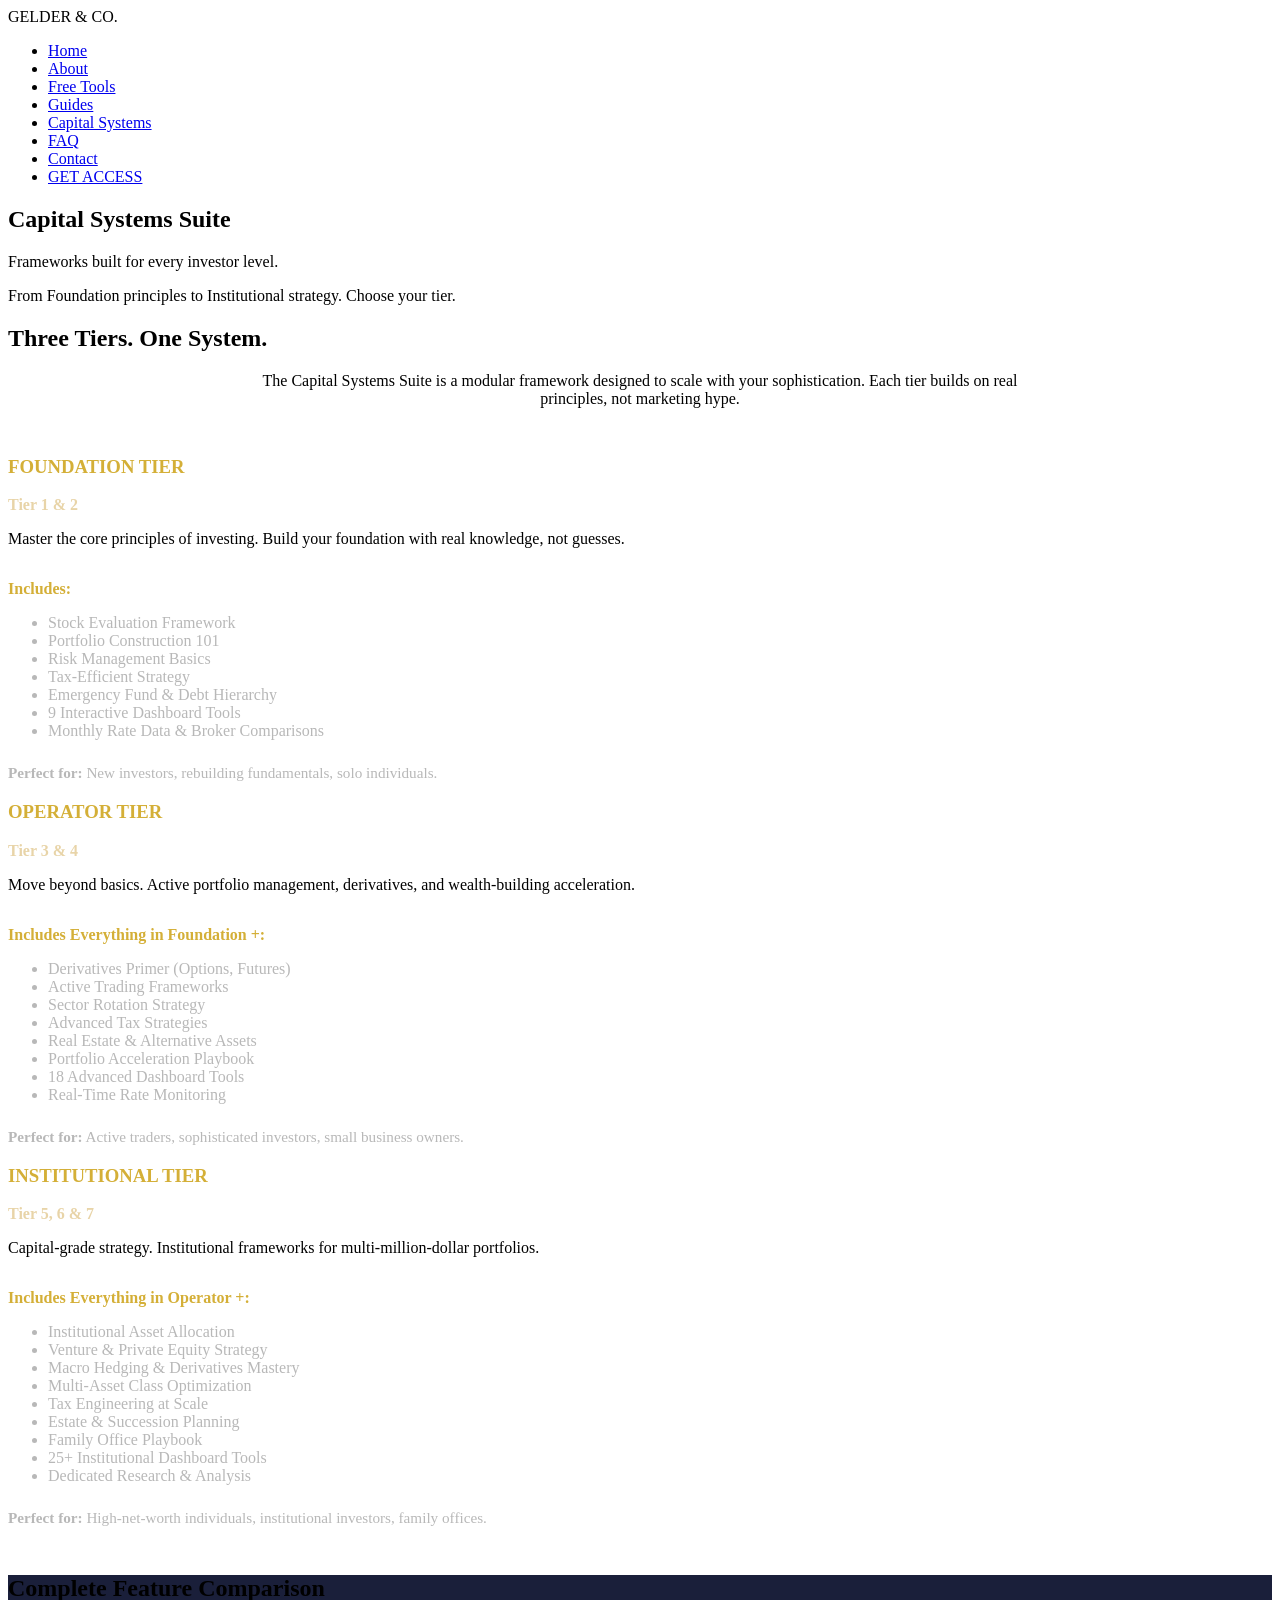
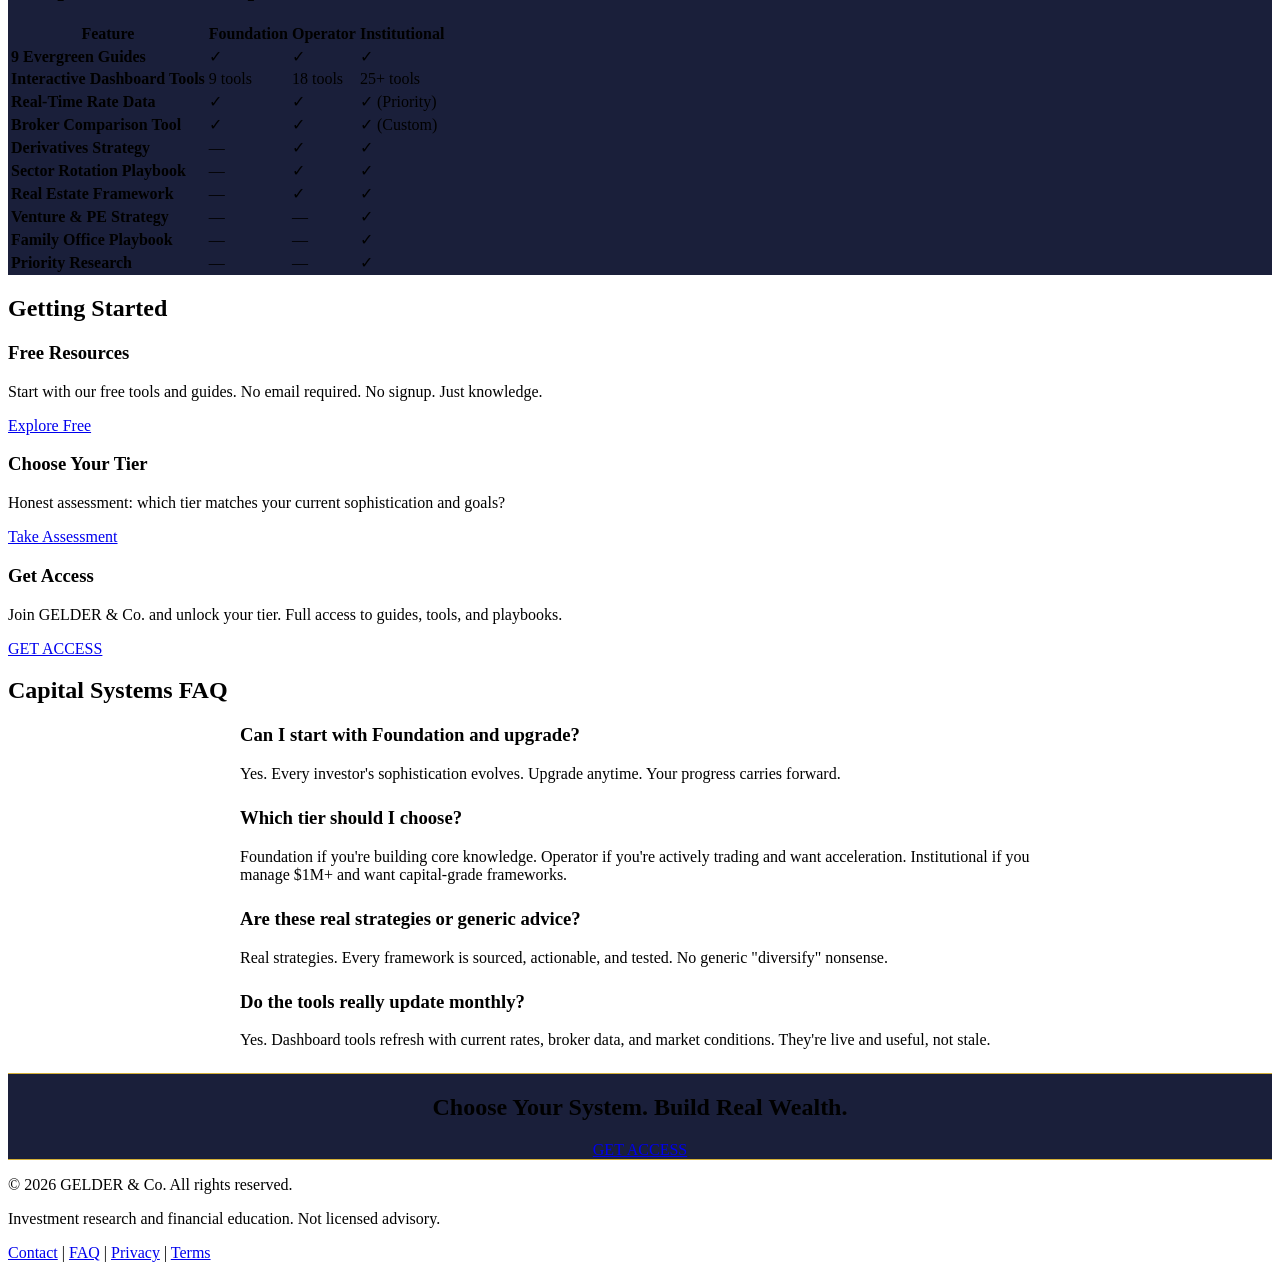
==== capital-systems-suite.html @ d6725670 "Rename capital-systems-suite-rebrand.html to capital-systems-suite.html" ====
<!DOCTYPE html>
<html lang="en">
<head>
  <meta charset="UTF-8">
  <meta name="viewport" content="width=device-width, initial-scale=1.0">
  <title>Capital Systems Suite | GELDER & Co.</title>
  <meta name="description" content="Foundation, Operator, and Institutional frameworks. Playbooks and toolkits for every investor level.">
  <link rel="stylesheet" href="../css/styles.css">
</head>
<body>
  <!-- NAVIGATION -->
  <nav>
    <div class="logo"><a href="../index.html" style="text-decoration: none; color: inherit;">GELDER & CO.</a></div>
    <ul>
      <li><a href="../index.html">Home</a></li>
      <li><a href="../index.html#about">About</a></li>
      <li><a href="../index.html#tools">Free Tools</a></li>
      <li><a href="free-tool-guides.html">Guides</a></li>
      <li><a href="#">Capital Systems</a></li>
      <li><a href="faq.html">FAQ</a></li>
      <li><a href="contact.html">Contact</a></li>
      <li><a href="#" class="btn">GET ACCESS</a></li>
    </ul>
  </nav>

  <!-- HERO -->
  <section class="hero">
    <h1>Capital Systems Suite</h1>
    <p class="tagline">Frameworks built for every investor level.</p>
    <p>From Foundation principles to Institutional strategy. Choose your tier.</p>
  </section>

  <!-- TIER OVERVIEW -->
  <section>
    <h2>Three Tiers. One System.</h2>
    <p style="text-align: center; max-width: 800px; margin: 0 auto 3rem;">The Capital Systems Suite is a modular framework designed to scale with your sophistication. Each tier builds on real principles, not marketing hype.</p>

    <div class="card-grid">
      <!-- FOUNDATION TIER -->
      <div class="card">
        <h3 style="color: #D4AF37;">FOUNDATION TIER</h3>
        <p style="color: #E8D4A8; font-weight: 600; margin-bottom: 1rem;">Tier 1 & 2</p>
        <p>Master the core principles of investing. Build your foundation with real knowledge, not guesses.</p>
        <h4 style="color: #D4AF37; margin-top: 2rem; margin-bottom: 1rem;">Includes:</h4>
        <ul style="color: #B8B8B8;">
          <li>Stock Evaluation Framework</li>
          <li>Portfolio Construction 101</li>
          <li>Risk Management Basics</li>
          <li>Tax-Efficient Strategy</li>
          <li>Emergency Fund & Debt Hierarchy</li>
          <li>9 Interactive Dashboard Tools</li>
          <li>Monthly Rate Data & Broker Comparisons</li>
        </ul>
        <p style="margin-top: 1.5rem; font-size: 0.95rem; color: #B8B8B8;"><strong>Perfect for:</strong> New investors, rebuilding fundamentals, solo individuals.</p>
      </div>

      <!-- OPERATOR TIER -->
      <div class="card">
        <h3 style="color: #D4AF37;">OPERATOR TIER</h3>
        <p style="color: #E8D4A8; font-weight: 600; margin-bottom: 1rem;">Tier 3 & 4</p>
        <p>Move beyond basics. Active portfolio management, derivatives, and wealth-building acceleration.</p>
        <h4 style="color: #D4AF37; margin-top: 2rem; margin-bottom: 1rem;">Includes Everything in Foundation +:</h4>
        <ul style="color: #B8B8B8;">
          <li>Derivatives Primer (Options, Futures)</li>
          <li>Active Trading Frameworks</li>
          <li>Sector Rotation Strategy</li>
          <li>Advanced Tax Strategies</li>
          <li>Real Estate & Alternative Assets</li>
          <li>Portfolio Acceleration Playbook</li>
          <li>18 Advanced Dashboard Tools</li>
          <li>Real-Time Rate Monitoring</li>
        </ul>
        <p style="margin-top: 1.5rem; font-size: 0.95rem; color: #B8B8B8;"><strong>Perfect for:</strong> Active traders, sophisticated investors, small business owners.</p>
      </div>

      <!-- INSTITUTIONAL TIER -->
      <div class="card">
        <h3 style="color: #D4AF37;">INSTITUTIONAL TIER</h3>
        <p style="color: #E8D4A8; font-weight: 600; margin-bottom: 1rem;">Tier 5, 6 & 7</p>
        <p>Capital-grade strategy. Institutional frameworks for multi-million-dollar portfolios.</p>
        <h4 style="color: #D4AF37; margin-top: 2rem; margin-bottom: 1rem;">Includes Everything in Operator +:</h4>
        <ul style="color: #B8B8B8;">
          <li>Institutional Asset Allocation</li>
          <li>Venture & Private Equity Strategy</li>
          <li>Macro Hedging & Derivatives Mastery</li>
          <li>Multi-Asset Class Optimization</li>
          <li>Tax Engineering at Scale</li>
          <li>Estate & Succession Planning</li>
          <li>Family Office Playbook</li>
          <li>25+ Institutional Dashboard Tools</li>
          <li>Dedicated Research & Analysis</li>
        </ul>
        <p style="margin-top: 1.5rem; font-size: 0.95rem; color: #B8B8B8;"><strong>Perfect for:</strong> High-net-worth individuals, institutional investors, family offices.</p>
      </div>
    </div>
  </section>

  <!-- WHAT'S INCLUDED COMPARISON -->
  <section style="background-color: #1A1F3A; margin-top: 3rem;">
    <h2>Complete Feature Comparison</h2>
    <table>
      <thead>
        <tr>
          <th>Feature</th>
          <th>Foundation</th>
          <th>Operator</th>
          <th>Institutional</th>
        </tr>
      </thead>
      <tbody>
        <tr>
          <td><strong>9 Evergreen Guides</strong></td>
          <td>✓</td>
          <td>✓</td>
          <td>✓</td>
        </tr>
        <tr>
          <td><strong>Interactive Dashboard Tools</strong></td>
          <td>9 tools</td>
          <td>18 tools</td>
          <td>25+ tools</td>
        </tr>
        <tr>
          <td><strong>Real-Time Rate Data</strong></td>
          <td>✓</td>
          <td>✓</td>
          <td>✓ (Priority)</td>
        </tr>
        <tr>
          <td><strong>Broker Comparison Tool</strong></td>
          <td>✓</td>
          <td>✓</td>
          <td>✓ (Custom)</td>
        </tr>
        <tr>
          <td><strong>Derivatives Strategy</strong></td>
          <td>—</td>
          <td>✓</td>
          <td>✓</td>
        </tr>
        <tr>
          <td><strong>Sector Rotation Playbook</strong></td>
          <td>—</td>
          <td>✓</td>
          <td>✓</td>
        </tr>
        <tr>
          <td><strong>Real Estate Framework</strong></td>
          <td>—</td>
          <td>✓</td>
          <td>✓</td>
        </tr>
        <tr>
          <td><strong>Venture & PE Strategy</strong></td>
          <td>—</td>
          <td>—</td>
          <td>✓</td>
        </tr>
        <tr>
          <td><strong>Family Office Playbook</strong></td>
          <td>—</td>
          <td>—</td>
          <td>✓</td>
        </tr>
        <tr>
          <td><strong>Priority Research</strong></td>
          <td>—</td>
          <td>—</td>
          <td>✓</td>
        </tr>
      </tbody>
    </table>
  </section>

  <!-- GETTING STARTED -->
  <section>
    <h2>Getting Started</h2>
    <div class="card-grid">
      <div class="card">
        <h3>Free Resources</h3>
        <p>Start with our free tools and guides. No email required. No signup. Just knowledge.</p>
        <a href="../index.html#tools" class="btn btn-secondary">Explore Free</a>
      </div>
      <div class="card">
        <h3>Choose Your Tier</h3>
        <p>Honest assessment: which tier matches your current sophistication and goals?</p>
        <a href="#" class="btn btn-secondary">Take Assessment</a>
      </div>
      <div class="card">
        <h3>Get Access</h3>
        <p>Join GELDER & Co. and unlock your tier. Full access to guides, tools, and playbooks.</p>
        <a href="#" class="btn">GET ACCESS</a>
      </div>
    </div>
  </section>

  <!-- FAQ -->
  <section>
    <h2>Capital Systems FAQ</h2>
    <div style="max-width: 800px; margin: 0 auto;">
      <div class="card" style="margin-bottom: 1.5rem;">
        <h3>Can I start with Foundation and upgrade?</h3>
        <p>Yes. Every investor's sophistication evolves. Upgrade anytime. Your progress carries forward.</p>
      </div>
      <div class="card" style="margin-bottom: 1.5rem;">
        <h3>Which tier should I choose?</h3>
        <p>Foundation if you're building core knowledge. Operator if you're actively trading and want acceleration. Institutional if you manage $1M+ and want capital-grade frameworks.</p>
      </div>
      <div class="card" style="margin-bottom: 1.5rem;">
        <h3>Are these real strategies or generic advice?</h3>
        <p>Real strategies. Every framework is sourced, actionable, and tested. No generic "diversify" nonsense.</p>
      </div>
      <div class="card" style="margin-bottom: 1.5rem;">
        <h3>Do the tools really update monthly?</h3>
        <p>Yes. Dashboard tools refresh with current rates, broker data, and market conditions. They're live and useful, not stale.</p>
      </div>
    </div>
  </section>

  <!-- CTA -->
  <section style="text-align: center; background-color: #1A1F3A; border-top: 1px solid #D4AF37; border-bottom: 1px solid #D4AF37;">
    <h2>Choose Your System. Build Real Wealth.</h2>
    <a href="#" class="btn">GET ACCESS</a>
  </section>

  <!-- FOOTER -->
  <footer>
    <p>&copy; 2026 GELDER & Co. All rights reserved.</p>
    <p>Investment research and financial education. Not licensed advisory.</p>
    <p><a href="contact.html">Contact</a> | <a href="faq.html">FAQ</a> | <a href="#">Privacy</a> | <a href="#">Terms</a></p>
  </footer>
</body>
</html>
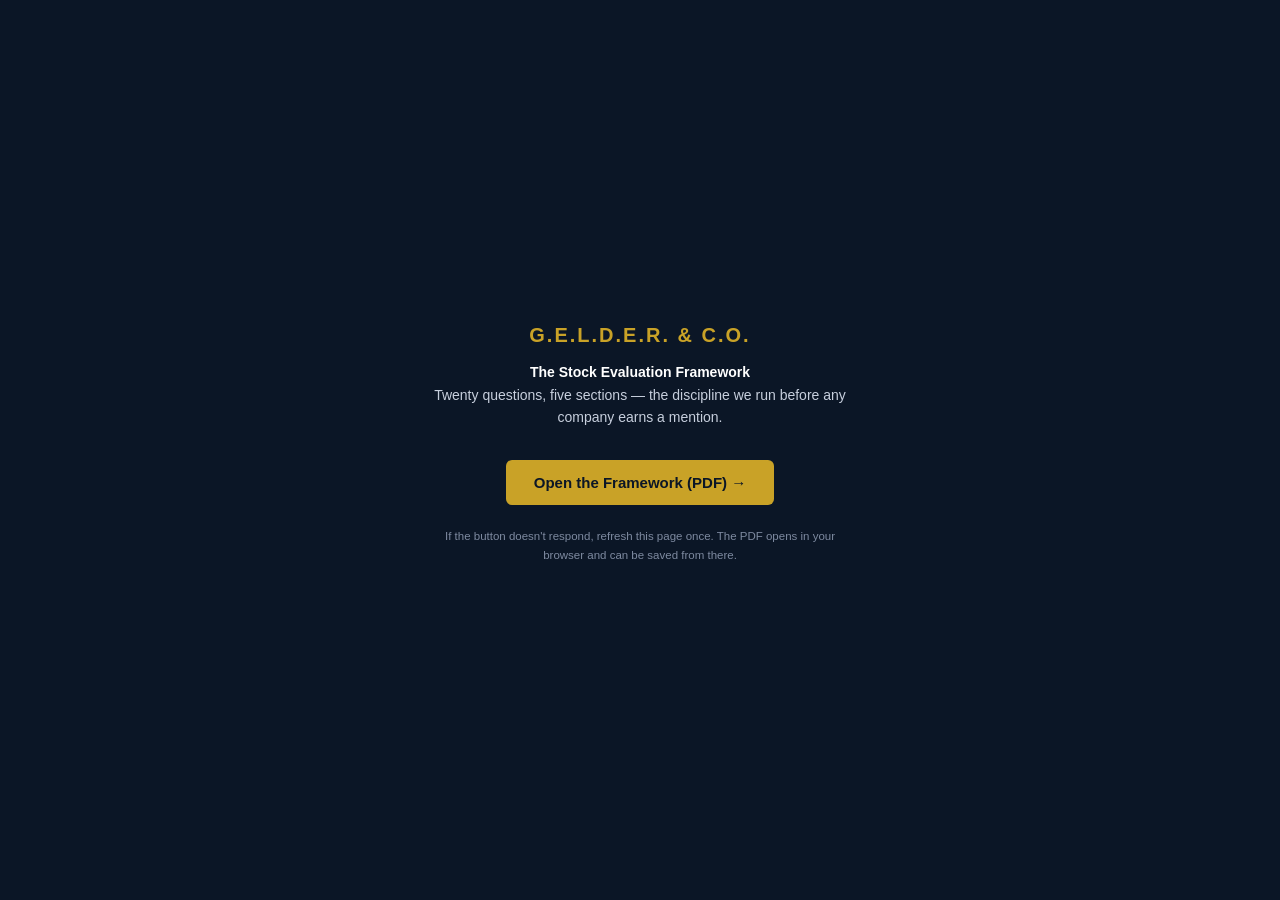
==== commit eabd72de: "Update print statement from 'Hello' to 'Goodbye'" ====
--- a/capital-systems-suite.html
+++ b/capital-systems-suite.html
@@ -1,233 +1,40 @@
 <!DOCTYPE html>
 <html lang="en">
 <head>
-  <meta charset="UTF-8">
-  <meta name="viewport" content="width=device-width, initial-scale=1.0">
-  <title>Capital Systems Suite | GELDER & Co.</title>
-  <meta name="description" content="Foundation, Operator, and Institutional frameworks. Playbooks and toolkits for every investor level.">
-  <link rel="stylesheet" href="../css/styles.css">
+<meta charset="UTF-8">
+<meta name="viewport" content="width=device-width, initial-scale=1.0">
+<meta name="robots" content="noindex">
+<title>Stock Evaluation Framework | GELDER &amp; Co.</title>
+<style>
+  body{margin:0;background:#0B1626;font-family:Arial,Helvetica,sans-serif;color:#fff;
+       display:flex;align-items:center;justify-content:center;min-height:100vh;text-align:center;}
+  .box{max-width:420px;padding:40px 28px;}
+  h1{color:#C9A227;font-size:20px;letter-spacing:2px;margin:0 0 6px;}
+  p{color:#c7cfdd;font-size:14px;line-height:1.6;}
+  a.btn{display:inline-block;margin-top:18px;background:#C9A227;color:#0B1626;font-weight:bold;
+        font-size:15px;padding:14px 28px;border-radius:6px;text-decoration:none;}
+  .note{font-size:11.5px;color:#7e8aa0;margin-top:22px;}
+</style>
 </head>
 <body>
-  <!-- NAVIGATION -->
-  <nav>
-    <div class="logo"><a href="../index.html" style="text-decoration: none; color: inherit;">GELDER & CO.</a></div>
-    <ul>
-      <li><a href="../index.html">Home</a></li>
-      <li><a href="../index.html#about">About</a></li>
-      <li><a href="../index.html#tools">Free Tools</a></li>
-      <li><a href="free-tool-guides.html">Guides</a></li>
-      <li><a href="#">Capital Systems</a></li>
-      <li><a href="faq.html">FAQ</a></li>
-      <li><a href="contact.html">Contact</a></li>
-      <li><a href="#" class="btn">GET ACCESS</a></li>
-    </ul>
-  </nav>
-
-  <!-- HERO -->
-  <section class="hero">
-    <h1>Capital Systems Suite</h1>
-    <p class="tagline">Frameworks built for every investor level.</p>
-    <p>From Foundation principles to Institutional strategy. Choose your tier.</p>
-  </section>
-
-  <!-- TIER OVERVIEW -->
-  <section>
-    <h2>Three Tiers. One System.</h2>
-    <p style="text-align: center; max-width: 800px; margin: 0 auto 3rem;">The Capital Systems Suite is a modular framework designed to scale with your sophistication. Each tier builds on real principles, not marketing hype.</p>
-
-    <div class="card-grid">
-      <!-- FOUNDATION TIER -->
-      <div class="card">
-        <h3 style="color: #D4AF37;">FOUNDATION TIER</h3>
-        <p style="color: #E8D4A8; font-weight: 600; margin-bottom: 1rem;">Tier 1 & 2</p>
-        <p>Master the core principles of investing. Build your foundation with real knowledge, not guesses.</p>
-        <h4 style="color: #D4AF37; margin-top: 2rem; margin-bottom: 1rem;">Includes:</h4>
-        <ul style="color: #B8B8B8;">
-          <li>Stock Evaluation Framework</li>
-          <li>Portfolio Construction 101</li>
-          <li>Risk Management Basics</li>
-          <li>Tax-Efficient Strategy</li>
-          <li>Emergency Fund & Debt Hierarchy</li>
-          <li>9 Interactive Dashboard Tools</li>
-          <li>Monthly Rate Data & Broker Comparisons</li>
-        </ul>
-        <p style="margin-top: 1.5rem; font-size: 0.95rem; color: #B8B8B8;"><strong>Perfect for:</strong> New investors, rebuilding fundamentals, solo individuals.</p>
-      </div>
-
-      <!-- OPERATOR TIER -->
-      <div class="card">
-        <h3 style="color: #D4AF37;">OPERATOR TIER</h3>
-        <p style="color: #E8D4A8; font-weight: 600; margin-bottom: 1rem;">Tier 3 & 4</p>
-        <p>Move beyond basics. Active portfolio management, derivatives, and wealth-building acceleration.</p>
-        <h4 style="color: #D4AF37; margin-top: 2rem; margin-bottom: 1rem;">Includes Everything in Foundation +:</h4>
-        <ul style="color: #B8B8B8;">
-          <li>Derivatives Primer (Options, Futures)</li>
-          <li>Active Trading Frameworks</li>
-          <li>Sector Rotation Strategy</li>
-          <li>Advanced Tax Strategies</li>
-          <li>Real Estate & Alternative Assets</li>
-          <li>Portfolio Acceleration Playbook</li>
-          <li>18 Advanced Dashboard Tools</li>
-          <li>Real-Time Rate Monitoring</li>
-        </ul>
-        <p style="margin-top: 1.5rem; font-size: 0.95rem; color: #B8B8B8;"><strong>Perfect for:</strong> Active traders, sophisticated investors, small business owners.</p>
-      </div>
-
-      <!-- INSTITUTIONAL TIER -->
-      <div class="card">
-        <h3 style="color: #D4AF37;">INSTITUTIONAL TIER</h3>
-        <p style="color: #E8D4A8; font-weight: 600; margin-bottom: 1rem;">Tier 5, 6 & 7</p>
-        <p>Capital-grade strategy. Institutional frameworks for multi-million-dollar portfolios.</p>
-        <h4 style="color: #D4AF37; margin-top: 2rem; margin-bottom: 1rem;">Includes Everything in Operator +:</h4>
-        <ul style="color: #B8B8B8;">
-          <li>Institutional Asset Allocation</li>
-          <li>Venture & Private Equity Strategy</li>
-          <li>Macro Hedging & Derivatives Mastery</li>
-          <li>Multi-Asset Class Optimization</li>
-          <li>Tax Engineering at Scale</li>
-          <li>Estate & Succession Planning</li>
-          <li>Family Office Playbook</li>
-          <li>25+ Institutional Dashboard Tools</li>
-          <li>Dedicated Research & Analysis</li>
-        </ul>
-        <p style="margin-top: 1.5rem; font-size: 0.95rem; color: #B8B8B8;"><strong>Perfect for:</strong> High-net-worth individuals, institutional investors, family offices.</p>
-      </div>
-    </div>
-  </section>
-
-  <!-- WHAT'S INCLUDED COMPARISON -->
-  <section style="background-color: #1A1F3A; margin-top: 3rem;">
-    <h2>Complete Feature Comparison</h2>
-    <table>
-      <thead>
-        <tr>
-          <th>Feature</th>
-          <th>Foundation</th>
-          <th>Operator</th>
-          <th>Institutional</th>
-        </tr>
-      </thead>
-      <tbody>
-        <tr>
-          <td><strong>9 Evergreen Guides</strong></td>
-          <td>✓</td>
-          <td>✓</td>
-          <td>✓</td>
-        </tr>
-        <tr>
-          <td><strong>Interactive Dashboard Tools</strong></td>
-          <td>9 tools</td>
-          <td>18 tools</td>
-          <td>25+ tools</td>
-        </tr>
-        <tr>
-          <td><strong>Real-Time Rate Data</strong></td>
-          <td>✓</td>
-          <td>✓</td>
-          <td>✓ (Priority)</td>
-        </tr>
-        <tr>
-          <td><strong>Broker Comparison Tool</strong></td>
-          <td>✓</td>
-          <td>✓</td>
-          <td>✓ (Custom)</td>
-        </tr>
-        <tr>
-          <td><strong>Derivatives Strategy</strong></td>
-          <td>—</td>
-          <td>✓</td>
-          <td>✓</td>
-        </tr>
-        <tr>
-          <td><strong>Sector Rotation Playbook</strong></td>
-          <td>—</td>
-          <td>✓</td>
-          <td>✓</td>
-        </tr>
-        <tr>
-          <td><strong>Real Estate Framework</strong></td>
-          <td>—</td>
-          <td>✓</td>
-          <td>✓</td>
-        </tr>
-        <tr>
-          <td><strong>Venture & PE Strategy</strong></td>
-          <td>—</td>
-          <td>—</td>
-          <td>✓</td>
-        </tr>
-        <tr>
-          <td><strong>Family Office Playbook</strong></td>
-          <td>—</td>
-          <td>—</td>
-          <td>✓</td>
-        </tr>
-        <tr>
-          <td><strong>Priority Research</strong></td>
-          <td>—</td>
-          <td>—</td>
-          <td>✓</td>
-        </tr>
-      </tbody>
-    </table>
-  </section>
-
-  <!-- GETTING STARTED -->
-  <section>
-    <h2>Getting Started</h2>
-    <div class="card-grid">
-      <div class="card">
-        <h3>Free Resources</h3>
-        <p>Start with our free tools and guides. No email required. No signup. Just knowledge.</p>
-        <a href="../index.html#tools" class="btn btn-secondary">Explore Free</a>
-      </div>
-      <div class="card">
-        <h3>Choose Your Tier</h3>
-        <p>Honest assessment: which tier matches your current sophistication and goals?</p>
-        <a href="#" class="btn btn-secondary">Take Assessment</a>
-      </div>
-      <div class="card">
-        <h3>Get Access</h3>
-        <p>Join GELDER & Co. and unlock your tier. Full access to guides, tools, and playbooks.</p>
-        <a href="#" class="btn">GET ACCESS</a>
-      </div>
-    </div>
-  </section>
-
-  <!-- FAQ -->
-  <section>
-    <h2>Capital Systems FAQ</h2>
-    <div style="max-width: 800px; margin: 0 auto;">
-      <div class="card" style="margin-bottom: 1.5rem;">
-        <h3>Can I start with Foundation and upgrade?</h3>
-        <p>Yes. Every investor's sophistication evolves. Upgrade anytime. Your progress carries forward.</p>
-      </div>
-      <div class="card" style="margin-bottom: 1.5rem;">
-        <h3>Which tier should I choose?</h3>
-        <p>Foundation if you're building core knowledge. Operator if you're actively trading and want acceleration. Institutional if you manage $1M+ and want capital-grade frameworks.</p>
-      </div>
-      <div class="card" style="margin-bottom: 1.5rem;">
-        <h3>Are these real strategies or generic advice?</h3>
-        <p>Real strategies. Every framework is sourced, actionable, and tested. No generic "diversify" nonsense.</p>
-      </div>
-      <div class="card" style="margin-bottom: 1.5rem;">
-        <h3>Do the tools really update monthly?</h3>
-        <p>Yes. Dashboard tools refresh with current rates, broker data, and market conditions. They're live and useful, not stale.</p>
-      </div>
-    </div>
-  </section>
-
-  <!-- CTA -->
-  <section style="text-align: center; background-color: #1A1F3A; border-top: 1px solid #D4AF37; border-bottom: 1px solid #D4AF37;">
-    <h2>Choose Your System. Build Real Wealth.</h2>
-    <a href="#" class="btn">GET ACCESS</a>
-  </section>
-
-  <!-- FOOTER -->
-  <footer>
-    <p>&copy; 2026 GELDER & Co. All rights reserved.</p>
-    <p>Investment research and financial education. Not licensed advisory.</p>
-    <p><a href="contact.html">Contact</a> | <a href="faq.html">FAQ</a> | <a href="#">Privacy</a> | <a href="#">Terms</a></p>
-  </footer>
+<div class="box">
+  <h1>G.E.L.D.E.R. &amp; C.O.</h1>
+  <p><strong style="color:#fff;">The Stock Evaluation Framework</strong><br>
+  Twenty questions, five sections — the discipline we run before any company earns a mention.</p>
+  <a class="btn" id="dl" href="#">Open the Framework (PDF) →</a>
+  <p class="note">If the button doesn't respond, refresh this page once. The PDF opens in your browser and can be saved from there.</p>
+</div>
+<script>
+(function(){
+  var B64 = "[base64]/blQ9Ji5OckclN1RHRk4sc0oiXEZNQTY2U1dGcVkwcSgrPVlRaGpYLyNoMT1KdWZqb3JQMDBBajdOP3NOIVdUNTRHJzNSUS9fSD9uZT1sZDlySERWdFhTSVM2SStfOGNZVSs4RHVcUExDVUE/NiMtZyMvZS9Gam50ZGVnLE9tLzVHQURrSz48PEYuTCIoRzMsbWxuXyIwOUBuakA9ND9rSGFOPz1lPE5CXXQrXS8lPTc/[base64]/[base64]/YlI9TTVVQCQhWVE+QEY/[base64]/KyZzKC5naUB1OzMlbjo2Zks8YHBLLVBzUTU2cjo4QUwmTmYtKmpA![base64]/[base64]/[base64]/[base64]/bHE3OG8oZjFpJyh0SGwzMTpvLm5PdUIxYSJwOnUkUklkLktSUyYkVjVVbzNwS2g9IXRjOjxtO2hyKyEqO0RdWDdWSkEmTVFBV1tdQTUrQTQ8Uj8mJ0JIYWM3JyYkSjk4YVJpV1xyaEchN045OGpFLD5fWS9bLDhtPzw/MGRgaW1kWiQ2YXNnay4jXCVKbUZlSWFlVlJVUi1RQDJVPi87P1Q9InFkZj1kTUlcSExNJlVSKkBUWzNeTkM7QlZNKCZOTUBxV15uQExFcmE/by9iKT8/VV0pKyskSXJjazFjUVIuaUgwUydKTFpcUyIwc0hWL0Y8M0NxLUJXLkUuRldVLTFtQSxeK05LV1cxNHREL0IlZmgkPD1zdGlXMFtmPGpbKixBNGVIalprP21fb19kZVNdQ1ImUVBdZFY/[base64]/[base64]/KSJSZDJGUEkqKFZFXlpDdGh0XEpkJDMqYHJEOFc2I10rKjRBXkRoJm4wWGs8YmAyV0pKVlA2TiZncGFhNzk3JU5cL0hYLnJpdGMialknRmQ9QSo5blwkK3BSOTZ1M2Y4WUJLanIvLT84Jj5abGYyL0lnTlsvOEs6UzQpWVBiWQo%3D";
+  var bin = atob(B64), len = bin.length, bytes = new Uint8Array(len);
+  for(var i=0;i<len;i++){ bytes[i] = bin.charCodeAt(i); }
+  var blob = new Blob([bytes], {type:'application/pdf'});
+  var url = URL.createObjectURL(blob);
+  var a = document.getElementById('dl');
+  a.href = url;
+  a.setAttribute('download','stock-evaluation-framework.pdf');
+})();
+</script>
 </body>
 </html>
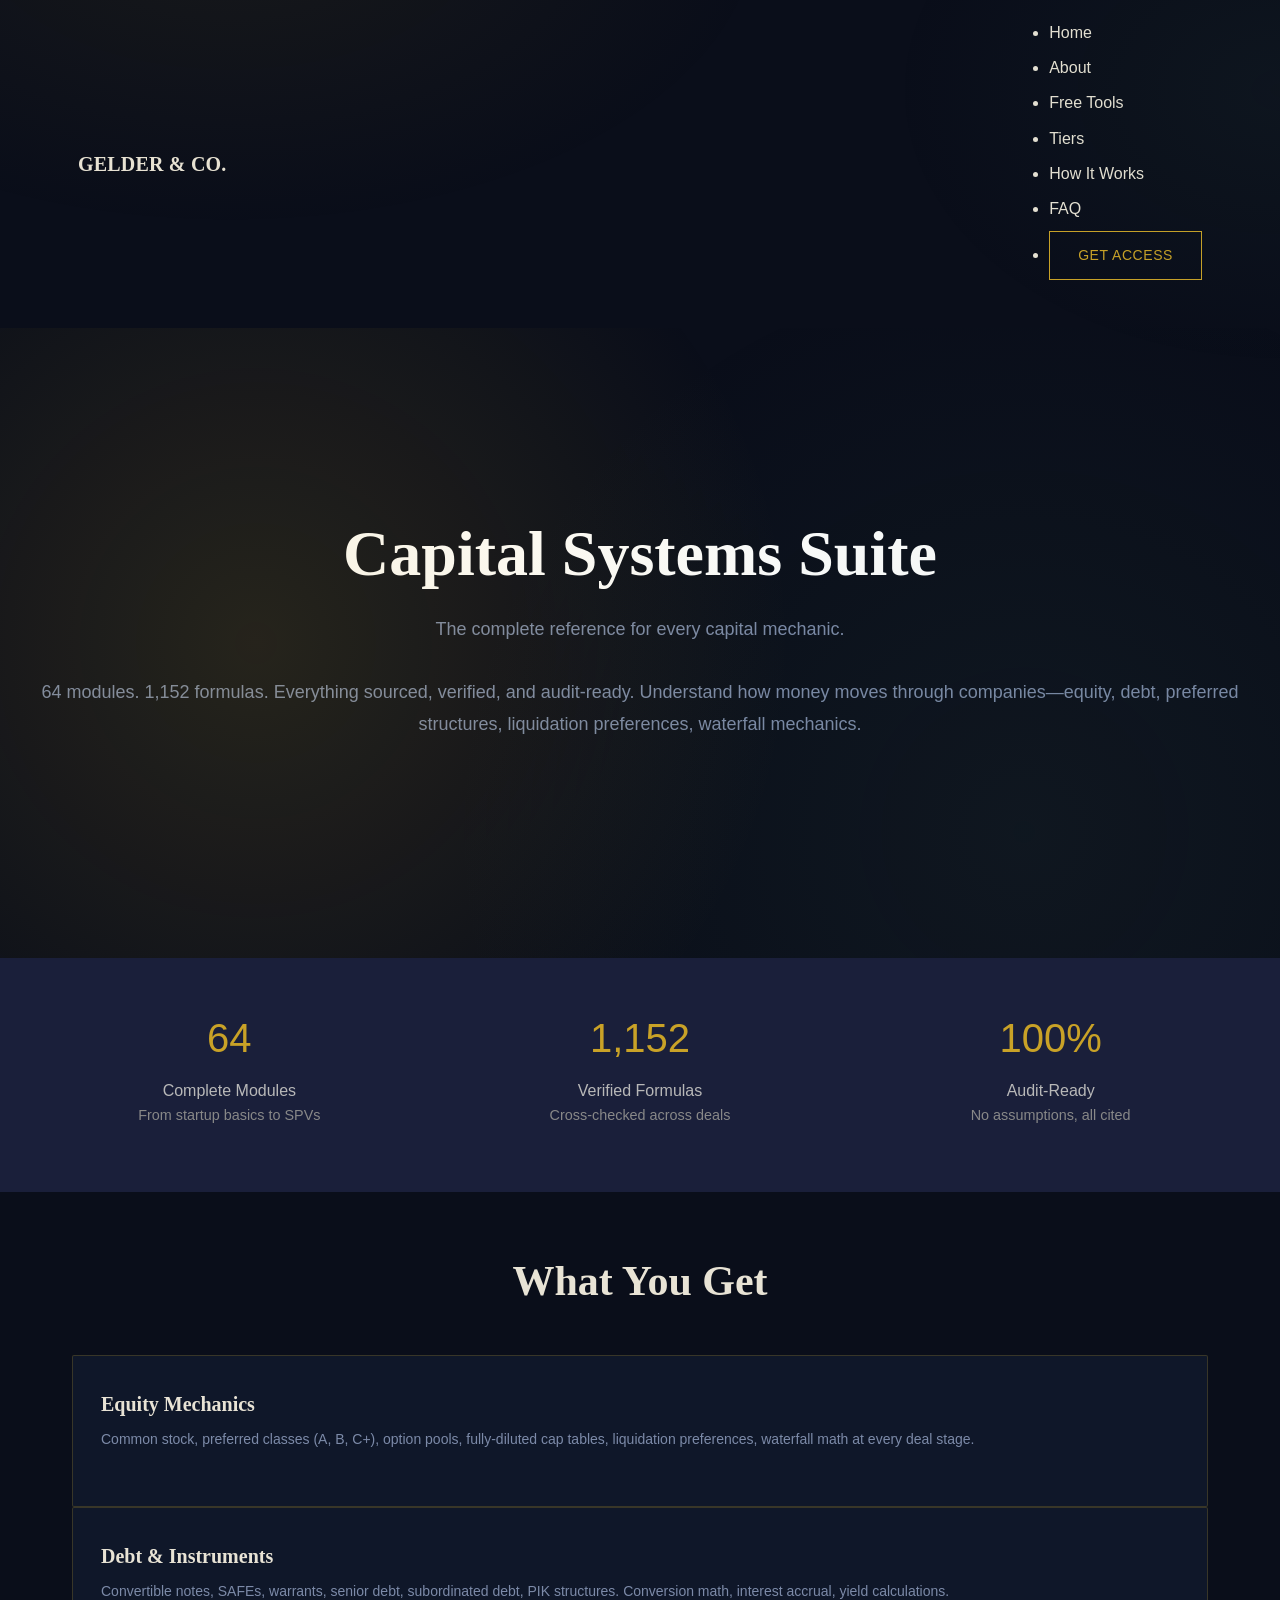
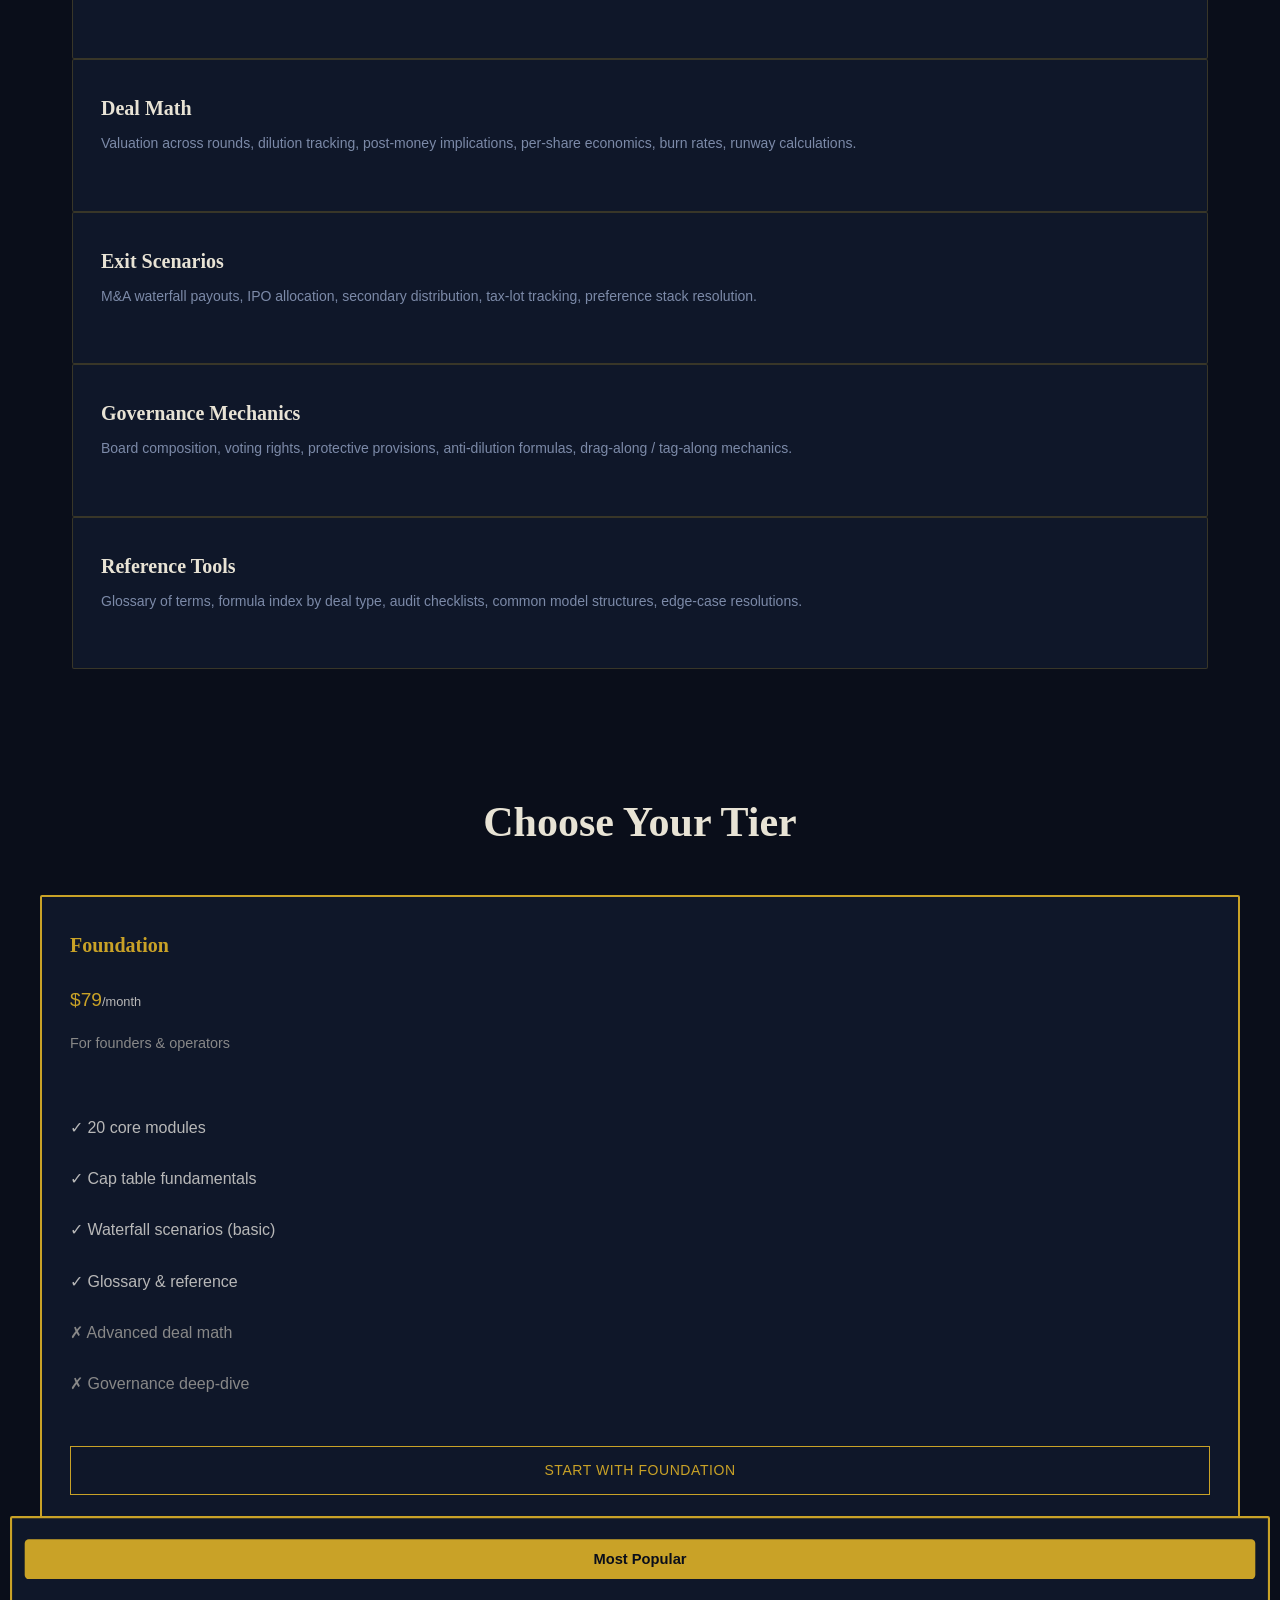
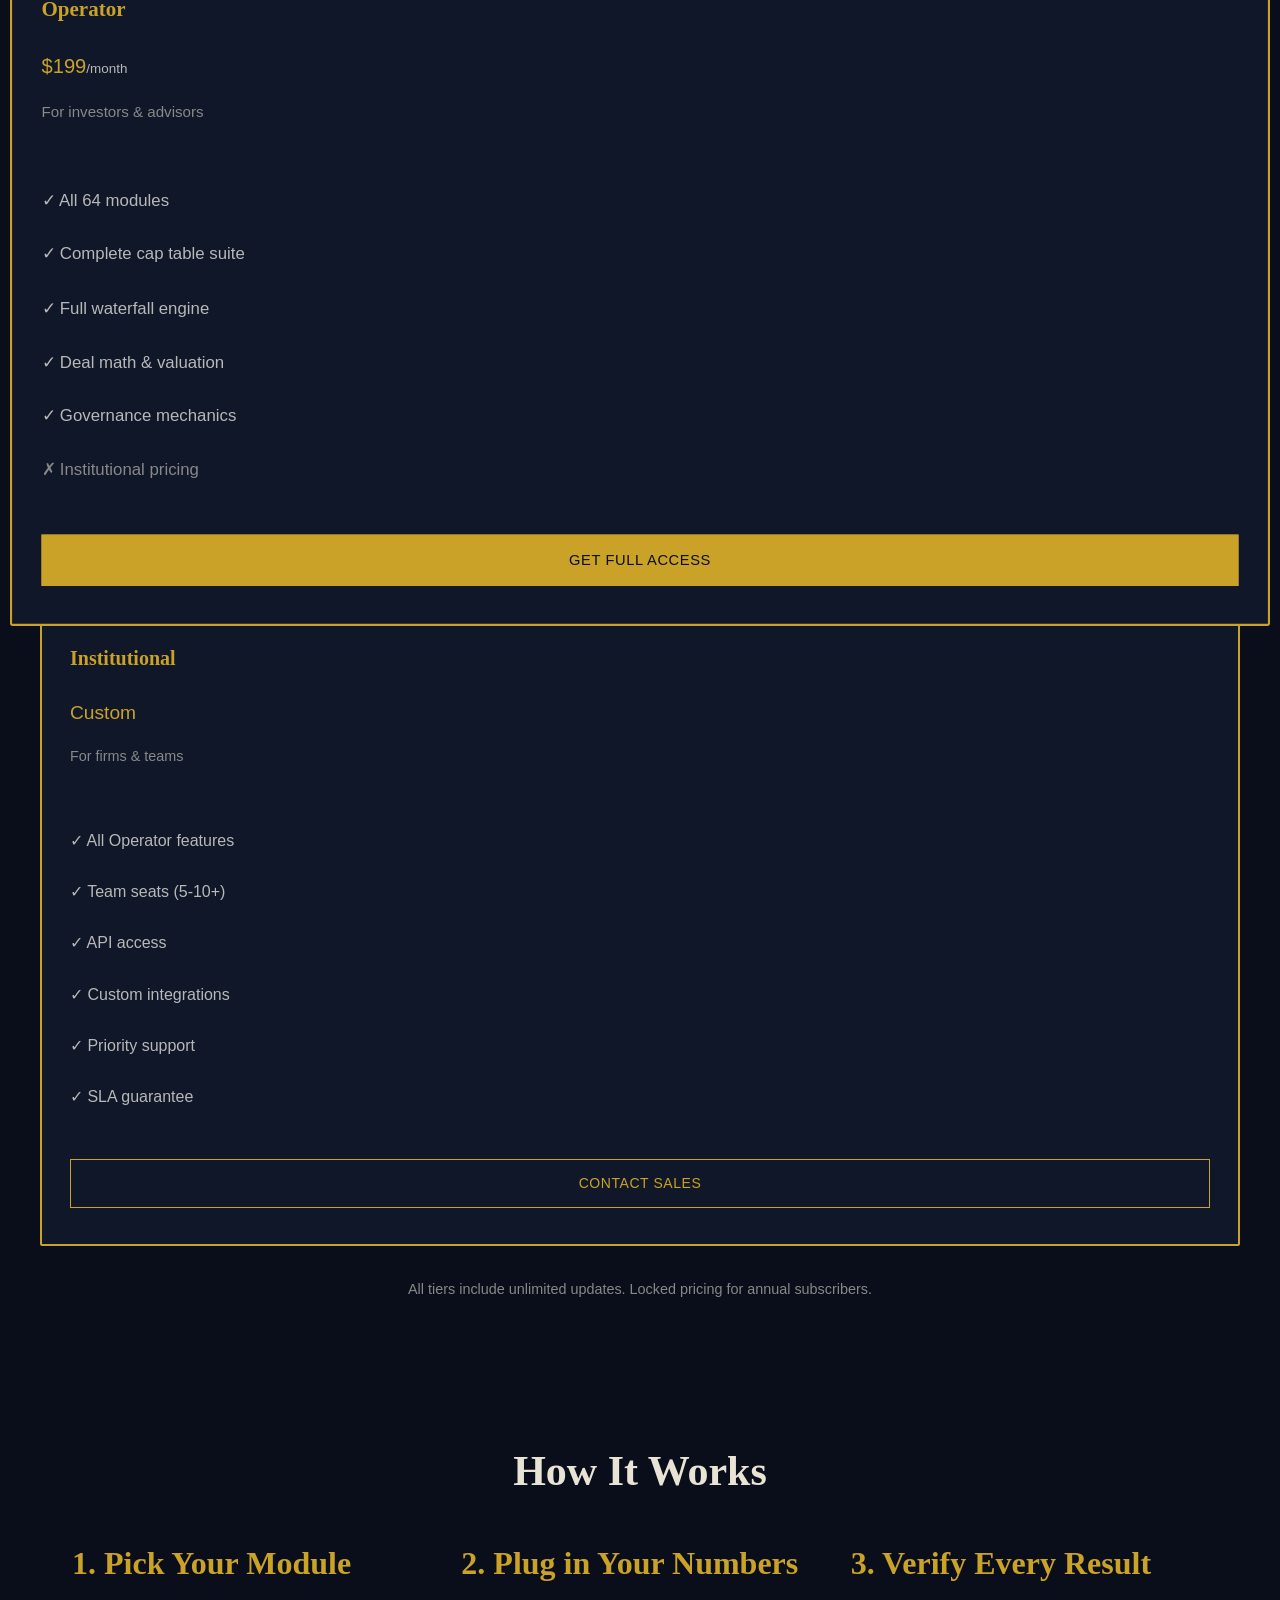
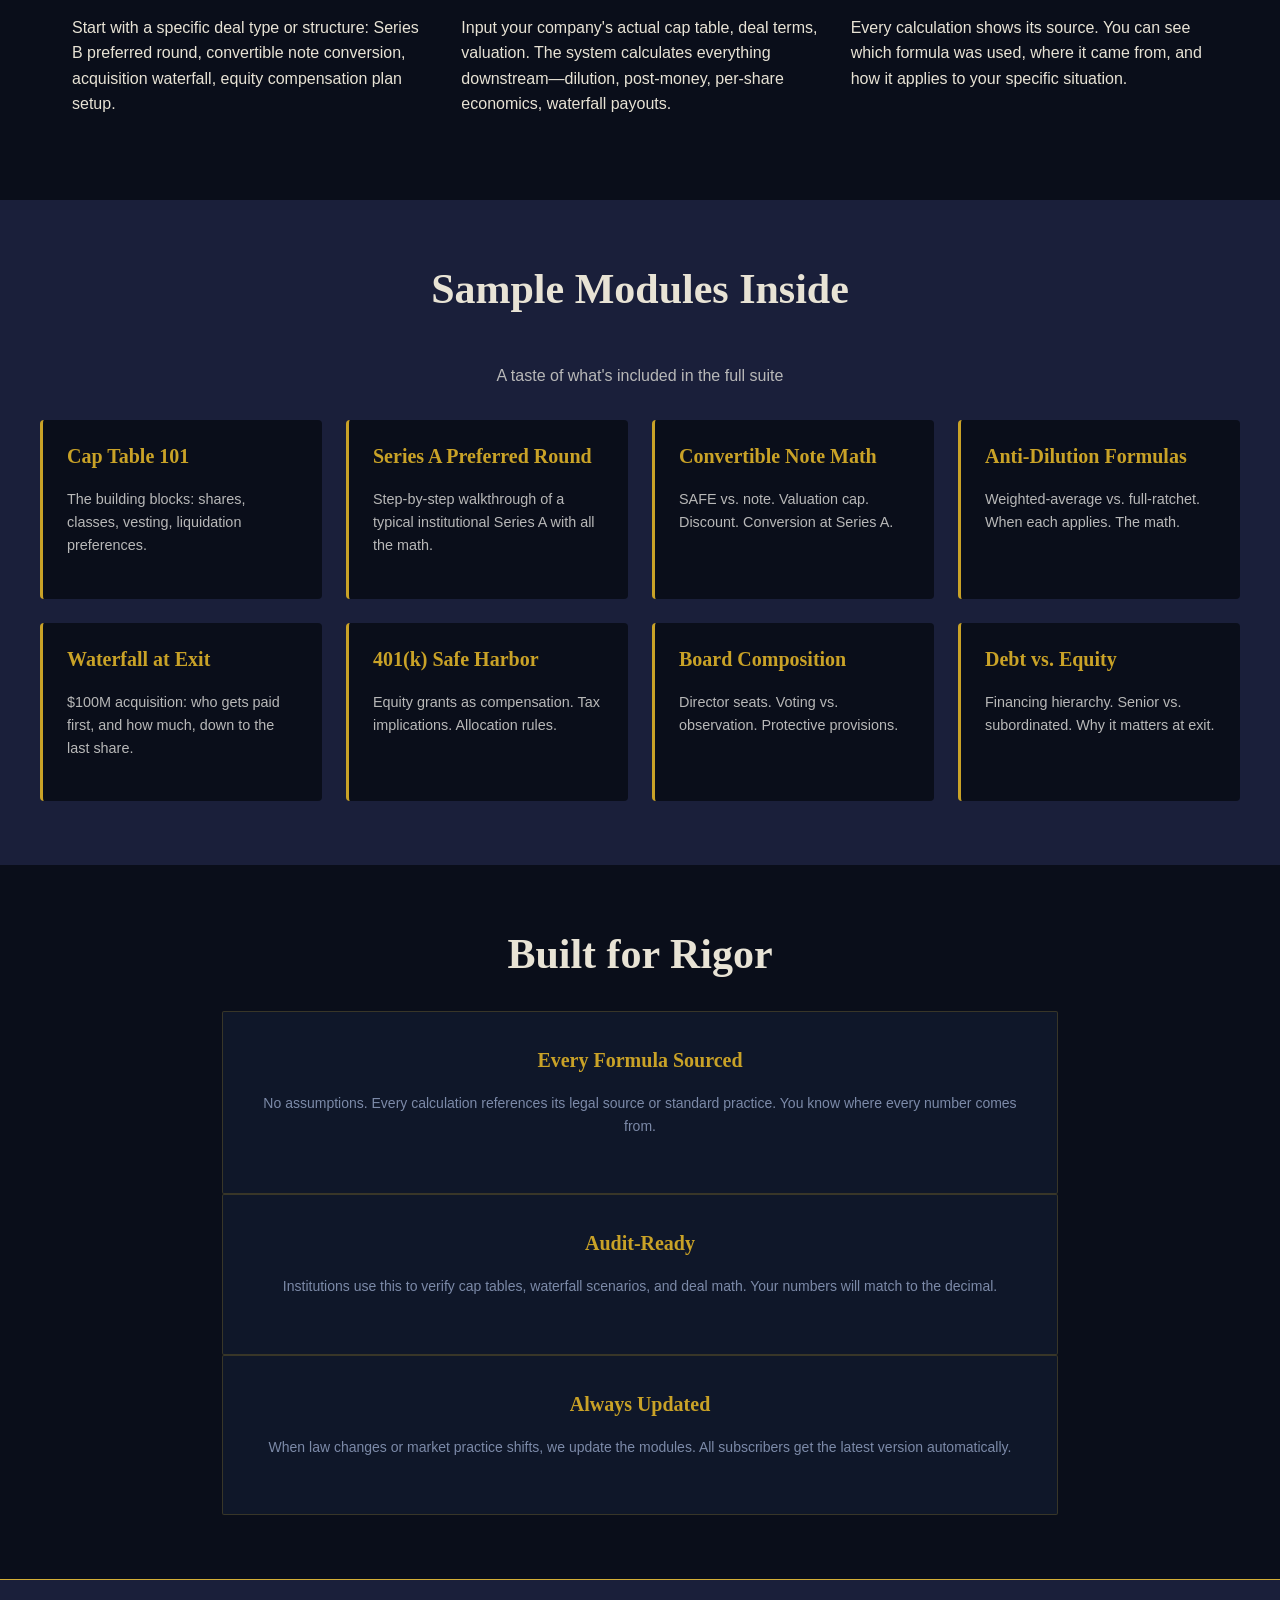
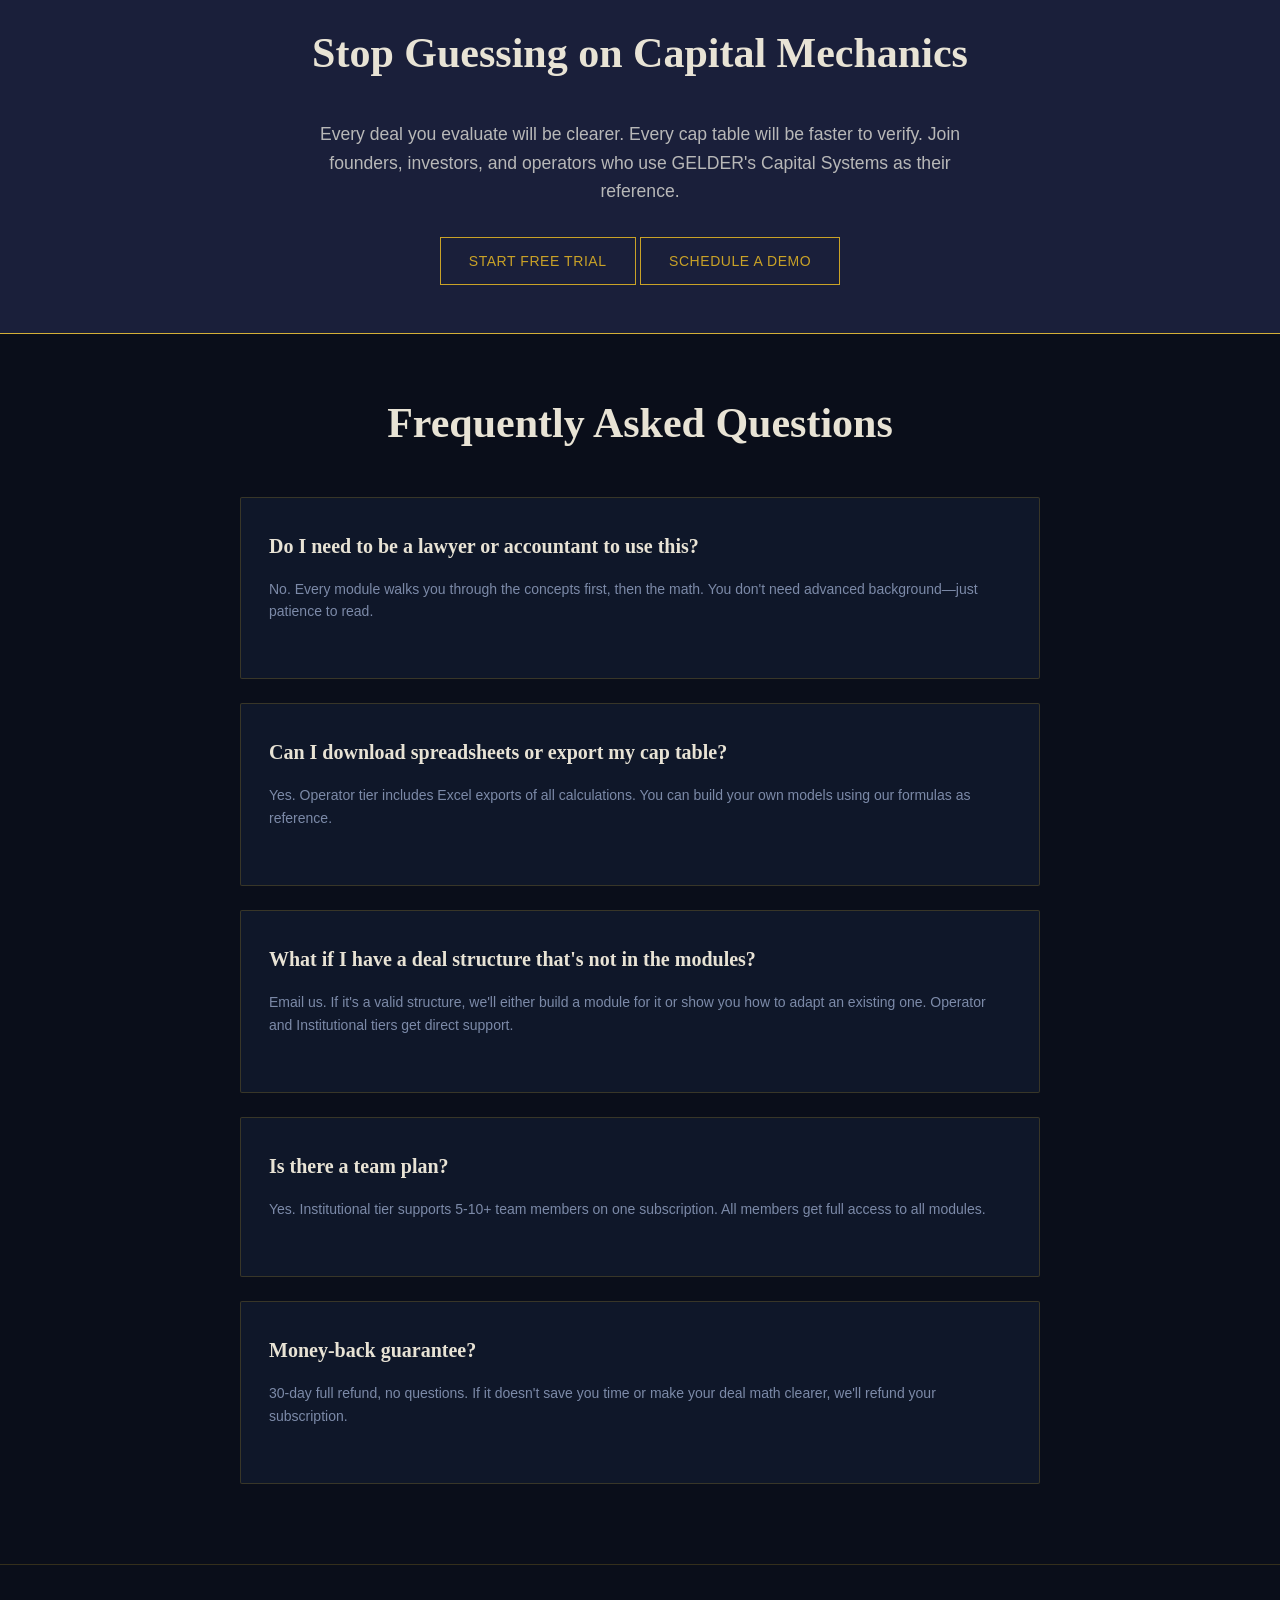
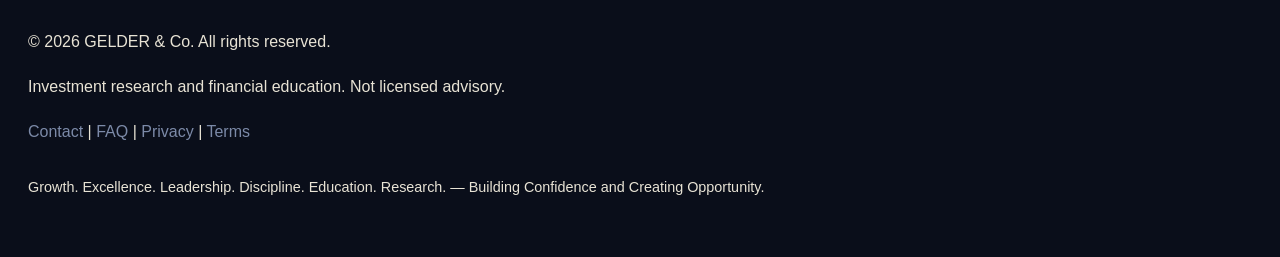
==== commit 471158e9: "Update print statement from 'Hello' to 'Goodbye'" ====
--- a/capital-systems-suite.html
+++ b/capital-systems-suite.html
@@ -1,40 +1,282 @@
 <!DOCTYPE html>
 <html lang="en">
 <head>
-<meta charset="UTF-8">
-<meta name="viewport" content="width=device-width, initial-scale=1.0">
-<meta name="robots" content="noindex">
-<title>Stock Evaluation Framework | GELDER &amp; Co.</title>
-<style>
-  body{margin:0;background:#0B1626;font-family:Arial,Helvetica,sans-serif;color:#fff;
-       display:flex;align-items:center;justify-content:center;min-height:100vh;text-align:center;}
-  .box{max-width:420px;padding:40px 28px;}
-  h1{color:#C9A227;font-size:20px;letter-spacing:2px;margin:0 0 6px;}
-  p{color:#c7cfdd;font-size:14px;line-height:1.6;}
-  a.btn{display:inline-block;margin-top:18px;background:#C9A227;color:#0B1626;font-weight:bold;
-        font-size:15px;padding:14px 28px;border-radius:6px;text-decoration:none;}
-  .note{font-size:11.5px;color:#7e8aa0;margin-top:22px;}
-</style>
+  <meta charset="UTF-8">
+  <meta name="viewport" content="width=device-width, initial-scale=1.0">
+  <title>Capital Systems Suite | GELDER & Co.</title>
+  <meta name="description" content="The most comprehensive, sourced system for understanding capital structures, equity mechanics, and deal math. 64 modules. 1,152 formulas. All verified.">
+  <link rel="stylesheet" href="/css/styles.css">
 </head>
 <body>
-<div class="box">
-  <h1>G.E.L.D.E.R. &amp; C.O.</h1>
-  <p><strong style="color:#fff;">The Stock Evaluation Framework</strong><br>
-  Twenty questions, five sections — the discipline we run before any company earns a mention.</p>
-  <a class="btn" id="dl" href="#">Open the Framework (PDF) →</a>
-  <p class="note">If the button doesn't respond, refresh this page once. The PDF opens in your browser and can be saved from there.</p>
-</div>
-<script>
-(function(){
-  var B64 = "[base64]/blQ9Ji5OckclN1RHRk4sc0oiXEZNQTY2U1dGcVkwcSgrPVlRaGpYLyNoMT1KdWZqb3JQMDBBajdOP3NOIVdUNTRHJzNSUS9fSD9uZT1sZDlySERWdFhTSVM2SStfOGNZVSs4RHVcUExDVUE/NiMtZyMvZS9Gam50ZGVnLE9tLzVHQURrSz48PEYuTCIoRzMsbWxuXyIwOUBuakA9ND9rSGFOPz1lPE5CXXQrXS8lPTc/[base64]/[base64]/YlI9TTVVQCQhWVE+QEY/[base64]/KyZzKC5naUB1OzMlbjo2Zks8YHBLLVBzUTU2cjo4QUwmTmYtKmpA![base64]/[base64]/[base64]/[base64]/bHE3OG8oZjFpJyh0SGwzMTpvLm5PdUIxYSJwOnUkUklkLktSUyYkVjVVbzNwS2g9IXRjOjxtO2hyKyEqO0RdWDdWSkEmTVFBV1tdQTUrQTQ8Uj8mJ0JIYWM3JyYkSjk4YVJpV1xyaEchN045OGpFLD5fWS9bLDhtPzw/MGRgaW1kWiQ2YXNnay4jXCVKbUZlSWFlVlJVUi1RQDJVPi87P1Q9InFkZj1kTUlcSExNJlVSKkBUWzNeTkM7QlZNKCZOTUBxV15uQExFcmE/by9iKT8/VV0pKyskSXJjazFjUVIuaUgwUydKTFpcUyIwc0hWL0Y8M0NxLUJXLkUuRldVLTFtQSxeK05LV1cxNHREL0IlZmgkPD1zdGlXMFtmPGpbKixBNGVIalprP21fb19kZVNdQ1ImUVBdZFY/[base64]/[base64]/KSJSZDJGUEkqKFZFXlpDdGh0XEpkJDMqYHJEOFc2I10rKjRBXkRoJm4wWGs8YmAyV0pKVlA2TiZncGFhNzk3JU5cL0hYLnJpdGMialknRmQ9QSo5blwkK3BSOTZ1M2Y4WUJLanIvLT84Jj5abGYyL0lnTlsvOEs6UzQpWVBiWQo%3D";
-  var bin = atob(B64), len = bin.length, bytes = new Uint8Array(len);
-  for(var i=0;i<len;i++){ bytes[i] = bin.charCodeAt(i); }
-  var blob = new Blob([bytes], {type:'application/pdf'});
-  var url = URL.createObjectURL(blob);
-  var a = document.getElementById('dl');
-  a.href = url;
-  a.setAttribute('download','stock-evaluation-framework.pdf');
-})();
-</script>
+  <!-- NAVIGATION -->
+  <nav>
+    <div class="logo"><a href="/index.html" style="text-decoration: none; color: inherit;">GELDER & CO.</a></div>
+    <ul>
+      <li><a href="/index.html">Home</a></li>
+      <li><a href="/index.html#about">About</a></li>
+      <li><a href="/index.html#tools">Free Tools</a></li>
+      <li><a href="#tiers">Tiers</a></li>
+      <li><a href="#how">How It Works</a></li>
+      <li><a href="/faq.html">FAQ</a></li>
+      <li><a href="#" class="btn">GET ACCESS</a></li>
+    </ul>
+  </nav>
+
+  <!-- PAGE HERO -->
+  <section class="hero">
+    <h1>Capital Systems Suite</h1>
+    <p class="tagline">The complete reference for every capital mechanic.</p>
+    <p>64 modules. 1,152 formulas. Everything sourced, verified, and audit-ready. Understand how money moves through companies—equity, debt, preferred structures, liquidation preferences, waterfall mechanics.</p>
+  </section>
+
+  <!-- QUICK STATS -->
+  <section style="background-color: #1A1F3A; padding: 3rem 2rem; text-align: center;">
+    <div style="max-width: 1200px; margin: 0 auto; display: grid; grid-template-columns: repeat(auto-fit, minmax(250px, 1fr)); gap: 2rem;">
+      <div>
+        <p style="font-size: 2.5rem; color: #C9A227; margin: 0;">64</p>
+        <p style="color: #B8B8B8; margin: 0.5rem 0 0;">Complete Modules</p>
+        <p style="font-size: 0.9rem; color: #888;">From startup basics to SPVs</p>
+      </div>
+      <div>
+        <p style="font-size: 2.5rem; color: #C9A227; margin: 0;">1,152</p>
+        <p style="color: #B8B8B8; margin: 0.5rem 0 0;">Verified Formulas</p>
+        <p style="font-size: 0.9rem; color: #888;">Cross-checked across deals</p>
+      </div>
+      <div>
+        <p style="font-size: 2.5rem; color: #C9A227; margin: 0;">100%</p>
+        <p style="color: #B8B8B8; margin: 0.5rem 0 0;">Audit-Ready</p>
+        <p style="font-size: 0.9rem; color: #888;">No assumptions, all cited</p>
+      </div>
+    </div>
+  </section>
+
+  <!-- WHAT'S INCLUDED -->
+  <section style="max-width: 1200px; margin: 4rem auto; padding: 0 2rem;">
+    <h2 style="text-align: center; margin-bottom: 3rem;">What You Get</h2>
+    <div class="card-grid">
+      <div class="card">
+        <h3>Equity Mechanics</h3>
+        <p>Common stock, preferred classes (A, B, C+), option pools, fully-diluted cap tables, liquidation preferences, waterfall math at every deal stage.</p>
+      </div>
+      <div class="card">
+        <h3>Debt & Instruments</h3>
+        <p>Convertible notes, SAFEs, warrants, senior debt, subordinated debt, PIK structures. Conversion math, interest accrual, yield calculations.</p>
+      </div>
+      <div class="card">
+        <h3>Deal Math</h3>
+        <p>Valuation across rounds, dilution tracking, post-money implications, per-share economics, burn rates, runway calculations.</p>
+      </div>
+      <div class="card">
+        <h3>Exit Scenarios</h3>
+        <p>M&A waterfall payouts, IPO allocation, secondary distribution, tax-lot tracking, preference stack resolution.</p>
+      </div>
+      <div class="card">
+        <h3>Governance Mechanics</h3>
+        <p>Board composition, voting rights, protective provisions, anti-dilution formulas, drag-along / tag-along mechanics.</p>
+      </div>
+      <div class="card">
+        <h3>Reference Tools</h3>
+        <p>Glossary of terms, formula index by deal type, audit checklists, common model structures, edge-case resolutions.</p>
+      </div>
+    </div>
+  </section>
+
+  <!-- TIERS SECTION -->
+  <section id="tiers" style="background-color: #0A0E1A; padding: 4rem 2rem;">
+    <div style="max-width: 1200px; margin: 0 auto;">
+      <h2 style="text-align: center; margin-bottom: 3rem;">Choose Your Tier</h2>
+      
+      <div class="card-grid">
+        <!-- FOUNDATION TIER -->
+        <div class="card" style="border: 2px solid #C9A227;">
+          <h3 style="color: #C9A227;">Foundation</h3>
+          <p style="font-size: 1.2rem; color: #C9A227; margin: 1rem 0;">$79<span style="font-size: 0.8rem; color: #B8B8B8;">/month</span></p>
+          <p style="color: #888; font-size: 0.9rem;">For founders & operators</p>
+          <ul style="list-style: none; padding: 0; margin: 2rem 0;">
+            <li style="padding: 0.5rem 0; color: #B8B8B8;">✓ 20 core modules</li>
+            <li style="padding: 0.5rem 0; color: #B8B8B8;">✓ Cap table fundamentals</li>
+            <li style="padding: 0.5rem 0; color: #B8B8B8;">✓ Waterfall scenarios (basic)</li>
+            <li style="padding: 0.5rem 0; color: #B8B8B8;">✓ Glossary & reference</li>
+            <li style="padding: 0.5rem 0; color: #888;">✗ Advanced deal math</li>
+            <li style="padding: 0.5rem 0; color: #888;">✗ Governance deep-dive</li>
+          </ul>
+          <a href="#" class="btn" style="width: 100%; text-align: center;">Start with Foundation</a>
+        </div>
+
+        <!-- OPERATOR TIER -->
+        <div class="card" style="border: 2px solid #C9A227; transform: scale(1.05);">
+          <p style="text-align: center; background-color: #C9A227; color: #0A0E1A; padding: 0.5rem; border-radius: 4px; font-weight: bold; margin: -1rem -1rem 1rem;">Most Popular</p>
+          <h3 style="color: #C9A227;">Operator</h3>
+          <p style="font-size: 1.2rem; color: #C9A227; margin: 1rem 0;">$199<span style="font-size: 0.8rem; color: #B8B8B8;">/month</span></p>
+          <p style="color: #888; font-size: 0.9rem;">For investors & advisors</p>
+          <ul style="list-style: none; padding: 0; margin: 2rem 0;">
+            <li style="padding: 0.5rem 0; color: #B8B8B8;">✓ All 64 modules</li>
+            <li style="padding: 0.5rem 0; color: #B8B8B8;">✓ Complete cap table suite</li>
+            <li style="padding: 0.5rem 0; color: #B8B8B8;">✓ Full waterfall engine</li>
+            <li style="padding: 0.5rem 0; color: #B8B8B8;">✓ Deal math & valuation</li>
+            <li style="padding: 0.5rem 0; color: #B8B8B8;">✓ Governance mechanics</li>
+            <li style="padding: 0.5rem 0; color: #888;">✗ Institutional pricing</li>
+          </ul>
+          <a href="#" class="btn" style="width: 100%; text-align: center; background-color: #C9A227; color: #0A0E1A;">Get Full Access</a>
+        </div>
+
+        <!-- INSTITUTIONAL TIER -->
+        <div class="card" style="border: 2px solid #C9A227;">
+          <h3 style="color: #C9A227;">Institutional</h3>
+          <p style="font-size: 1.2rem; color: #C9A227; margin: 1rem 0;">Custom</p>
+          <p style="color: #888; font-size: 0.9rem;">For firms & teams</p>
+          <ul style="list-style: none; padding: 0; margin: 2rem 0;">
+            <li style="padding: 0.5rem 0; color: #B8B8B8;">✓ All Operator features</li>
+            <li style="padding: 0.5rem 0; color: #B8B8B8;">✓ Team seats (5-10+)</li>
+            <li style="padding: 0.5rem 0; color: #B8B8B8;">✓ API access</li>
+            <li style="padding: 0.5rem 0; color: #B8B8B8;">✓ Custom integrations</li>
+            <li style="padding: 0.5rem 0; color: #B8B8B8;">✓ Priority support</li>
+            <li style="padding: 0.5rem 0; color: #B8B8B8;">✓ SLA guarantee</li>
+          </ul>
+          <a href="#" class="btn btn-secondary" style="width: 100%; text-align: center;">Contact Sales</a>
+        </div>
+      </div>
+
+      <p style="text-align: center; color: #888; margin-top: 2rem; font-size: 0.9rem;">All tiers include unlimited updates. Locked pricing for annual subscribers.</p>
+    </div>
+  </section>
+
+  <!-- HOW IT WORKS -->
+  <section id="how" style="max-width: 1200px; margin: 4rem auto; padding: 0 2rem;">
+    <h2 style="text-align: center; margin-bottom: 3rem;">How It Works</h2>
+    
+    <div style="display: grid; grid-template-columns: repeat(auto-fit, minmax(300px, 1fr)); gap: 2rem;">
+      <div>
+        <h3 style="color: #C9A227;">1. Pick Your Module</h3>
+        <p>Start with a specific deal type or structure: Series B preferred round, convertible note conversion, acquisition waterfall, equity compensation plan setup.</p>
+      </div>
+      <div>
+        <h3 style="color: #C9A227;">2. Plug in Your Numbers</h3>
+        <p>Input your company's actual cap table, deal terms, valuation. The system calculates everything downstream—dilution, post-money, per-share economics, waterfall payouts.</p>
+      </div>
+      <div>
+        <h3 style="color: #C9A227;">3. Verify Every Result</h3>
+        <p>Every calculation shows its source. You can see which formula was used, where it came from, and how it applies to your specific situation.</p>
+      </div>
+    </div>
+  </section>
+
+  <!-- EXAMPLE MODULES -->
+  <section style="background-color: #1A1F3A; padding: 4rem 2rem;">
+    <div style="max-width: 1200px; margin: 0 auto;">
+      <h2 style="text-align: center; margin-bottom: 3rem;">Sample Modules Inside</h2>
+      <p style="text-align: center; color: #B8B8B8; margin-bottom: 2rem;">A taste of what's included in the full suite</p>
+      
+      <div style="display: grid; grid-template-columns: repeat(auto-fit, minmax(280px, 1fr)); gap: 1.5rem;">
+        <div style="background-color: #0A0E1A; padding: 1.5rem; border-left: 3px solid #C9A227; border-radius: 4px;">
+          <h4 style="color: #C9A227; margin-top: 0;">Cap Table 101</h4>
+          <p style="color: #B8B8B8; font-size: 0.9rem;">The building blocks: shares, classes, vesting, liquidation preferences.</p>
+        </div>
+        <div style="background-color: #0A0E1A; padding: 1.5rem; border-left: 3px solid #C9A227; border-radius: 4px;">
+          <h4 style="color: #C9A227; margin-top: 0;">Series A Preferred Round</h4>
+          <p style="color: #B8B8B8; font-size: 0.9rem;">Step-by-step walkthrough of a typical institutional Series A with all the math.</p>
+        </div>
+        <div style="background-color: #0A0E1A; padding: 1.5rem; border-left: 3px solid #C9A227; border-radius: 4px;">
+          <h4 style="color: #C9A227; margin-top: 0;">Convertible Note Math</h4>
+          <p style="color: #B8B8B8; font-size: 0.9rem;">SAFE vs. note. Valuation cap. Discount. Conversion at Series A.</p>
+        </div>
+        <div style="background-color: #0A0E1A; padding: 1.5rem; border-left: 3px solid #C9A227; border-radius: 4px;">
+          <h4 style="color: #C9A227; margin-top: 0;">Anti-Dilution Formulas</h4>
+          <p style="color: #B8B8B8; font-size: 0.9rem;">Weighted-average vs. full-ratchet. When each applies. The math.</p>
+        </div>
+        <div style="background-color: #0A0E1A; padding: 1.5rem; border-left: 3px solid #C9A227; border-radius: 4px;">
+          <h4 style="color: #C9A227; margin-top: 0;">Waterfall at Exit</h4>
+          <p style="color: #B8B8B8; font-size: 0.9rem;">$100M acquisition: who gets paid first, and how much, down to the last share.</p>
+        </div>
+        <div style="background-color: #0A0E1A; padding: 1.5rem; border-left: 3px solid #C9A227; border-radius: 4px;">
+          <h4 style="color: #C9A227; margin-top: 0;">401(k) Safe Harbor</h4>
+          <p style="color: #B8B8B8; font-size: 0.9rem;">Equity grants as compensation. Tax implications. Allocation rules.</p>
+        </div>
+        <div style="background-color: #0A0E1A; padding: 1.5rem; border-left: 3px solid #C9A227; border-radius: 4px;">
+          <h4 style="color: #C9A227; margin-top: 0;">Board Composition</h4>
+          <p style="color: #B8B8B8; font-size: 0.9rem;">Director seats. Voting vs. observation. Protective provisions.</p>
+        </div>
+        <div style="background-color: #0A0E1A; padding: 1.5rem; border-left: 3px solid #C9A227; border-radius: 4px;">
+          <h4 style="color: #C9A227; margin-top: 0;">Debt vs. Equity</h4>
+          <p style="color: #B8B8B8; font-size: 0.9rem;">Financing hierarchy. Senior vs. subordinated. Why it matters at exit.</p>
+        </div>
+      </div>
+    </div>
+  </section>
+
+  <!-- TRUST SECTION -->
+  <section style="max-width: 900px; margin: 4rem auto; padding: 0 2rem; text-align: center;">
+    <h2 style="margin-bottom: 2rem;">Built for Rigor</h2>
+    <div class="card-grid">
+      <div class="card">
+        <h4 style="color: #C9A227;">Every Formula Sourced</h4>
+        <p>No assumptions. Every calculation references its legal source or standard practice. You know where every number comes from.</p>
+      </div>
+      <div class="card">
+        <h4 style="color: #C9A227;">Audit-Ready</h4>
+        <p>Institutions use this to verify cap tables, waterfall scenarios, and deal math. Your numbers will match to the decimal.</p>
+      </div>
+      <div class="card">
+        <h4 style="color: #C9A227;">Always Updated</h4>
+        <p>When law changes or market practice shifts, we update the modules. All subscribers get the latest version automatically.</p>
+      </div>
+    </div>
+  </section>
+
+  <!-- CTA SECTION -->
+  <section style="text-align: center; background-color: #1A1F3A; border-top: 1px solid #D4AF37; border-bottom: 1px solid #D4AF37; padding: 3rem 2rem;">
+    <h2>Stop Guessing on Capital Mechanics</h2>
+    <p style="font-size: 1.1rem; color: #B8B8B8; margin-bottom: 2rem; max-width: 700px; margin-left: auto; margin-right: auto;">
+      Every deal you evaluate will be clearer. Every cap table will be faster to verify. Join founders, investors, and operators who use GELDER's Capital Systems as their reference.
+    </p>
+    <a href="#" class="btn">Start Free Trial</a>
+    <a href="#" class="btn btn-secondary">Schedule a Demo</a>
+  </section>
+
+  <!-- FAQ -->
+  <section style="max-width: 900px; margin: 4rem auto; padding: 0 2rem;">
+    <h2 style="text-align: center; margin-bottom: 3rem;">Frequently Asked Questions</h2>
+    <div style="max-width: 800px; margin: 0 auto;">
+      <div class="card" style="margin-bottom: 1.5rem;">
+        <h4>Do I need to be a lawyer or accountant to use this?</h4>
+        <p>No. Every module walks you through the concepts first, then the math. You don't need advanced background—just patience to read.</p>
+      </div>
+      <div class="card" style="margin-bottom: 1.5rem;">
+        <h4>Can I download spreadsheets or export my cap table?</h4>
+        <p>Yes. Operator tier includes Excel exports of all calculations. You can build your own models using our formulas as reference.</p>
+      </div>
+      <div class="card" style="margin-bottom: 1.5rem;">
+        <h4>What if I have a deal structure that's not in the modules?</h4>
+        <p>Email us. If it's a valid structure, we'll either build a module for it or show you how to adapt an existing one. Operator and Institutional tiers get direct support.</p>
+      </div>
+      <div class="card" style="margin-bottom: 1.5rem;">
+        <h4>Is there a team plan?</h4>
+        <p>Yes. Institutional tier supports 5-10+ team members on one subscription. All members get full access to all modules.</p>
+      </div>
+      <div class="card" style="margin-bottom: 1.5rem;">
+        <h4>Money-back guarantee?</h4>
+        <p>30-day full refund, no questions. If it doesn't save you time or make your deal math clearer, we'll refund your subscription.</p>
+      </div>
+    </div>
+  </section>
+
+  <!-- FOOTER -->
+  <footer>
+    <p>&copy; 2026 GELDER & Co. All rights reserved.</p>
+    <p>Investment research and financial education. Not licensed advisory.</p>
+    <p><a href="/contact.html">Contact</a> | <a href="/faq.html">FAQ</a> | <a href="/privacy-policy.html">Privacy</a> | <a href="/terms-of-sale.html">Terms</a></p>
+    <p style="margin-top: 2rem; font-size: 0.9rem;">Growth. Excellence. Leadership. Discipline. Education. Research. — Building Confidence and Creating Opportunity.</p>
+  </footer>
+
+  <script>
+    // Smooth scroll for anchor links
+    document.querySelectorAll('a[href^="#"]').forEach(anchor => {
+      anchor.addEventListener('click', function (e) {
+        e.preventDefault();
+        const target = document.querySelector(this.getAttribute('href'));
+        if (target) target.scrollIntoView({ behavior: 'smooth' });
+      });
+    });
+  </script>
 </body>
 </html>
--- a/css/styles.css
+++ b/css/styles.css
@@ -0,0 +1,600 @@
+/* ============ TOKENS ============ */
+:root{
+  --bg:#0A0E1A;
+  --bg-card:#0F1729;
+  --bg-card-raised:#131D35;
+  --gold:#C9A227;
+  --gold-bright:#E0BD4F;
+  --parchment:#E8E3D5;
+  --slate:#7C8AA8;
+  --slate-dim:#4D5876;
+  --emerald:#3E6B57;
+  --emerald-bright:#5C9A7E;
+  --rule:rgba(201,162,39,0.22);
+  --rule-bright:rgba(201,162,39,0.5);
+  --max-w:1180px;
+  --radius:2px;
+  --transition:all .2s ease;
+}
+
+*{margin:0;padding:0;box-sizing:border-box;}
+html{scroll-behavior:smooth;}
+body{
+  background:var(--bg);
+  color:var(--parchment);
+  font-family:'Inter',sans-serif;
+  font-size:16px;
+  line-height:1.6;
+  -webkit-font-smoothing:antialiased;
+  overflow-x:hidden;
+}
+.serif{font-family:'Fraunces',serif;}
+.mono{font-family:'JetBrains Mono',monospace;}
+
+a{color:inherit;text-decoration:none;}
+img{max-width:100%;height:auto;display:block;}
+
+.wrap{max-width:var(--max-w);margin:0 auto;padding:0 28px;}
+
+/* subtle paper-grain + vignette texture on bg */
+body::before{
+  content:"";
+  position:fixed; inset:0;
+  background:
+    radial-gradient(ellipse 900px 500px at 18% -8%, rgba(201,162,39,0.07), transparent 60%),
+    radial-gradient(ellipse 700px 500px at 100% 10%, rgba(62,107,87,0.08), transparent 55%);
+  pointer-events:none;
+  z-index:0;
+}
+
+/* ============ LEDGER LINE (signature motif) ============ */
+.ledger-rule{
+  position:relative;
+  height:1px;
+  background:var(--rule);
+  width:100%;
+}
+.ledger-rule.bright{background:var(--rule-bright);}
+.ledger-ticked{
+  position:relative;
+  display:flex;
+  align-items:center;
+  gap:0;
+}
+.ledger-ticked::before, .ledger-ticked::after{
+  content:"";
+  height:7px;
+  width:1px;
+  background:var(--rule-bright);
+}
+.ledger-ticked .line{flex:1;height:1px;background:var(--rule);}
+
+.eyebrow{
+  font-family:'JetBrains Mono',monospace;
+  font-size:11px;
+  letter-spacing:0.18em;
+  text-transform:uppercase;
+  color:var(--gold);
+  display:flex;
+  align-items:center;
+  gap:10px;
+}
+.eyebrow .tick{width:14px;height:1px;background:var(--gold);display:inline-block;}
+
+/* ============ NAV ============ */
+header{
+  position:sticky; top:0; z-index:50;
+  background:rgba(10,14,26,0.86);
+  backdrop-filter:blur(10px);
+  border-bottom:1px solid var(--rule);
+}
+nav{
+  display:flex; align-items:center; justify-content:space-between;
+  padding:20px 28px;
+  max-width:var(--max-w); margin:0 auto;
+}
+.logo{
+  display:flex; align-items:center; gap:10px;
+  font-family:'Fraunces',serif; font-weight:600; font-size:20px;
+  letter-spacing:0.01em;
+  color:var(--parchment);
+}
+.logo .mark{
+  width:26px;height:26px;
+  border:1px solid var(--gold);
+  display:flex;align-items:center;justify-content:center;
+  font-family:'JetBrains Mono',monospace;
+  font-size:12px; color:var(--gold);
+  transform:rotate(45deg);
+}
+.logo .mark span{transform:rotate(-45deg);}
+.navlinks{display:flex; gap:36px; font-size:14px; color:var(--slate);}
+.navlinks a{transition:var(--transition);}
+.navlinks a:hover{color:var(--gold-bright);}
+.nav-cta{
+  font-family:'JetBrains Mono',monospace;
+  font-size:12px; letter-spacing:0.05em;
+  border:1px solid var(--gold);
+  color:var(--gold);
+  padding:9px 18px;
+  transition:var(--transition);
+  background:transparent;
+  cursor:pointer;
+}
+.nav-cta:hover{background:var(--gold); color:var(--bg);}
+.navlinks-mobile-toggle{
+  display:none;background:none;border:1px solid var(--rule-bright);
+  color:var(--parchment);font-size:18px;line-height:1;cursor:pointer;
+  padding:8px 12px;
+  transition:var(--transition);
+}
+.navlinks-mobile-toggle:hover{border-color:var(--gold); color:var(--gold-bright);}
+.sign-in-link{
+  font-family:'JetBrains Mono',monospace; font-size:13px; color:var(--slate);
+  transition:color .2s ease;
+}
+.sign-in-link:hover{color:var(--gold-bright);}
+
+/* ============ TYPOGRAPHY ============ */
+h1, h2, h3, h4, h5, h6{
+  font-family:'Fraunces', serif;
+  font-weight:600;
+  line-height:1.2;
+  margin-bottom:1em;
+  color:var(--parchment);
+}
+h1{font-size:clamp(32px, 5vw, 56px);}
+h2{font-size:clamp(28px, 4vw, 42px);}
+h3{font-size:clamp(22px, 3vw, 32px);}
+h4{font-size:20px;}
+h5{font-size:18px;}
+h6{font-size:14px;}
+p{margin-bottom:1.2em;}
+ul, ol{margin-left:24px; margin-bottom:1.2em;}
+li{margin-bottom:0.6em;}
+
+/* ============ BUTTONS ============ */
+.btn, button{
+  font-family:'Inter', sans-serif;
+  font-size:14px;
+  padding:12px 28px;
+  border:1px solid var(--gold);
+  color:var(--gold);
+  background:transparent;
+  cursor:pointer;
+  transition:var(--transition);
+  letter-spacing:0.04em;
+  text-transform:uppercase;
+  display:inline-flex;
+  align-items:center;
+  justify-content:center;
+  gap:10px;
+}
+.btn:hover, button:hover{
+  background:var(--gold);
+  color:var(--bg);
+}
+.btn.primary, button.primary{
+  background:var(--gold);
+  color:var(--bg);
+}
+.btn.primary:hover, button.primary:hover{
+  background:var(--gold-bright);
+}
+.btn.secondary, button.secondary{
+  border-color:var(--emerald);
+  color:var(--emerald-bright);
+}
+.btn.secondary:hover, button.secondary:hover{
+  background:var(--emerald);
+  color:var(--parchment);
+  border-color:var(--emerald);
+}
+
+/* ============ HERO SECTION ============ */
+.hero, .section-hero{
+  position:relative;
+  padding:120px 28px;
+  min-height:70vh;
+  display:flex;
+  flex-direction:column;
+  align-items:center;
+  justify-content:center;
+  text-align:center;
+  overflow:hidden;
+}
+.hero::before{
+  content:"";
+  position:absolute; inset:0;
+  background:
+    radial-gradient(circle at 20% 50%, rgba(201,162,39,0.15), transparent 50%),
+    radial-gradient(circle at 80% 80%, rgba(62,107,87,0.1), transparent 50%);
+  pointer-events:none;
+  z-index:0;
+}
+.hero-content, .hero-inner{
+  position:relative;
+  z-index:1;
+  max-width:700px;
+  margin:0 auto;
+}
+.hero h1, .hero-inner h1{
+  font-size:clamp(40px, 7vw, 64px);
+  margin-bottom:20px;
+  color:#fff;
+}
+.hero p, .hero-inner p{
+  font-size:18px;
+  color:var(--slate);
+  margin-bottom:30px;
+  line-height:1.8;
+}
+.hero .cta, .hero-inner .cta{
+  display:flex;
+  gap:20px;
+  justify-content:center;
+  flex-wrap:wrap;
+  margin-top:40px;
+}
+
+/* ============ SECTIONS ============ */
+section{
+  position:relative;
+  z-index:1;
+  padding:80px 28px;
+}
+section.alt-bg{
+  background:rgba(15,23,41,0.4);
+}
+.section-title{
+  text-align:center;
+  margin-bottom:60px;
+}
+.section-title .eyebrow{
+  justify-content:center;
+  margin-bottom:20px;
+}
+.section-title h2{
+  margin-bottom:15px;
+}
+.section-title p{
+  font-size:16px;
+  color:var(--slate);
+  max-width:600px;
+  margin:0 auto;
+}
+
+/* ============ CARDS & GRID ============ */
+.card, .grid-item{
+  background:var(--bg-card);
+  border:1px solid var(--rule);
+  padding:36px 28px;
+  border-radius:var(--radius);
+  transition:var(--transition);
+  display:flex;
+  flex-direction:column;
+}
+.card:hover, .grid-item:hover{
+  background:var(--bg-card-raised);
+  border-color:var(--rule-bright);
+}
+.card-icon{
+  width:48px;
+  height:48px;
+  margin-bottom:20px;
+  display:flex;
+  align-items:center;
+  justify-content:center;
+  background:rgba(62,107,87,0.2);
+  border:1px solid var(--emerald);
+}
+.card h3{
+  font-size:20px;
+  margin-bottom:12px;
+}
+.card p{
+  font-size:14px;
+  color:var(--slate);
+  flex-grow:1;
+  margin-bottom:20px;
+}
+.card .cta{
+  align-self:flex-start;
+  font-size:12px;
+  padding:8px 16px;
+}
+
+.grid-2, .grid-3, .grid-4{
+  display:grid;
+  gap:28px;
+}
+.grid-2{grid-template-columns:repeat(auto-fit, minmax(400px, 1fr));}
+.grid-3{grid-template-columns:repeat(auto-fit, minmax(320px, 1fr));}
+.grid-4{grid-template-columns:repeat(auto-fit, minmax(260px, 1fr));}
+
+@media(max-width:768px){
+  .grid-2, .grid-3, .grid-4{
+    grid-template-columns:1fr;
+  }
+}
+
+/* ============ FEATURE BLOCKS ============ */
+.feature-block{
+  display:grid;
+  grid-template-columns:1fr 1fr;
+  gap:60px;
+  align-items:center;
+  margin-bottom:80px;
+}
+.feature-block.reverse{
+  direction:rtl;
+}
+.feature-block.reverse > *{
+  direction:ltr;
+}
+.feature-image{
+  position:relative;
+  border:1px solid var(--rule);
+  aspect-ratio:1;
+  background:rgba(62,107,87,0.08);
+  display:flex;
+  align-items:center;
+  justify-content:center;
+  border-radius:var(--radius);
+}
+.feature-content h2{
+  margin-bottom:20px;
+}
+.feature-content p{
+  font-size:15px;
+  color:var(--slate);
+  margin-bottom:24px;
+}
+.feature-content .cta{
+  align-self:flex-start;
+}
+
+@media(max-width:1024px){
+  .feature-block{
+    grid-template-columns:1fr;
+    gap:40px;
+  }
+  .feature-block.reverse{direction:ltr;}
+}
+
+/* ============ TESTIMONIALS ============ */
+.testimonial{
+  background:var(--bg-card);
+  border:1px solid var(--rule);
+  padding:36px 28px;
+  border-radius:var(--radius);
+  position:relative;
+}
+.testimonial::before{
+  content:'"';
+  position:absolute;
+  top:-10px; left:20px;
+  font-size:48px;
+  color:var(--gold);
+  opacity:0.5;
+  font-family:'Fraunces', serif;
+}
+.testimonial p{
+  font-size:15px;
+  font-style:italic;
+  color:var(--parchment);
+  margin-bottom:20px;
+}
+.testimonial .author{
+  font-size:13px;
+  color:var(--slate);
+}
+.testimonial .author strong{
+  color:var(--gold);
+}
+
+/* ============ FORMS ============ */
+form, .form{
+  max-width:500px;
+}
+label{
+  display:block;
+  font-size:13px;
+  text-transform:uppercase;
+  letter-spacing:0.06em;
+  color:var(--gold);
+  margin-bottom:8px;
+  font-family:'JetBrains Mono', monospace;
+}
+input, textarea, select{
+  width:100%;
+  padding:12px 14px;
+  margin-bottom:20px;
+  background:var(--bg-card);
+  border:1px solid var(--rule);
+  color:var(--parchment);
+  font-family:'Inter', sans-serif;
+  font-size:14px;
+  transition:var(--transition);
+  border-radius:var(--radius);
+}
+input:focus, textarea:focus, select:focus{
+  outline:none;
+  border-color:var(--emerald);
+  background:var(--bg-card-raised);
+  box-shadow:0 0 0 2px rgba(62,107,87,0.1);
+}
+input::placeholder{color:var(--slate-dim);}
+textarea{min-height:120px; resize:vertical;}
+
+/* ============ FOOTER ============ */
+footer{
+  border-top:1px solid var(--rule);
+  padding:64px 28px 40px;
+  margin-top:80px;
+}
+footer .wrap{
+  display:grid;
+  grid-template-columns:repeat(auto-fit, minmax(250px, 1fr));
+  gap:40px;
+  margin-bottom:40px;
+}
+footer h4{
+  font-size:14px;
+  margin-bottom:20px;
+  text-transform:uppercase;
+  letter-spacing:0.06em;
+  color:var(--gold);
+}
+footer ul{
+  list-style:none;
+  margin-left:0;
+}
+footer ul li{
+  margin-bottom:12px;
+}
+footer a{
+  color:var(--slate);
+  transition:var(--transition);
+}
+footer a:hover{
+  color:var(--gold-bright);
+}
+.footer-bottom{
+  border-top:1px solid var(--rule);
+  padding-top:40px;
+  display:flex;
+  justify-content:space-between;
+  align-items:center;
+  flex-wrap:wrap;
+  gap:20px;
+}
+.footer-bottom p{
+  font-size:13px;
+  color:var(--slate-dim);
+  margin:0;
+}
+.social-links{
+  display:flex;
+  gap:24px;
+}
+.social-links a{
+  width:36px;
+  height:36px;
+  display:flex;
+  align-items:center;
+  justify-content:center;
+  border:1px solid var(--rule);
+  transition:var(--transition);
+}
+.social-links a:hover{
+  border-color:var(--gold);
+  color:var(--gold);
+}
+
+/* ============ SPLASH OVERLAY ============ */
+.ledger-splash{
+  position:fixed; inset:0; z-index:4000;
+  display:flex; flex-direction:column; align-items:center; justify-content:center;
+  background:radial-gradient(120% 90% at 50% 0%, #162542 0%, #0a1124 55%, #05070f 100%);
+  padding:40px 28px; text-align:center; overflow-y:auto;
+  opacity:1; transition:opacity .7s ease;
+}
+.ledger-splash.is-hiding{ opacity:0; }
+.ledger-splash.is-done{ display:none; }
+.ledger-splash .ls-tag{
+  font-family:'JetBrains Mono',monospace; text-transform:uppercase;
+  letter-spacing:.34em; font-size:11px; color:var(--gold); margin-bottom:22px;
+}
+.ledger-splash .ls-title{
+  font-family:'Fraunces',serif; font-size:clamp(26px,4vw,42px); font-weight:500;
+  margin-bottom:10px; color:#fff;
+}
+.ledger-splash .ls-title em{ color:var(--gold-bright); font-style:italic; }
+.ledger-splash .ls-intro{
+  max-width:560px; color:var(--slate); font-size:15px; margin-bottom:40px; line-height:1.6;
+}
+.ledger-splash .ls-rows{
+  display:grid; grid-template-columns:repeat(3,1fr); gap:14px 26px;
+  max-width:680px; margin-bottom:36px;
+}
+.ledger-splash .ls-wr{ text-align:left; }
+.ledger-splash .ls-w{
+  font-family:'Fraunces',serif; font-size:clamp(20px,2.4vw,28px); font-weight:700;
+  color:#0b0f1a; line-height:1.1;
+  -webkit-text-stroke:1px rgba(255,255,255,.9); paint-order:stroke fill;
+  text-shadow:0 1px 2px rgba(0,0,0,.4);
+}
+.ledger-splash .ls-w .ls-ini{
+  color:var(--gold); font-size:1.3em;
+  -webkit-text-stroke:1.4px rgba(255,255,255,.5); paint-order:stroke fill;
+}
+.ledger-splash .ls-d{
+  font-family:'Inter',sans-serif; font-size:11px; color:var(--slate);
+  margin-top:3px; display:flex; gap:7px;
+}
+.ledger-splash .ls-d::before{
+  content:"\25C6"; color:var(--gold); font-size:7px; line-height:1.8; flex-shrink:0;
+}
+.ledger-splash .ls-skip{
+  font-family:'JetBrains Mono',monospace; font-size:12px; color:var(--slate);
+  background:none; border:none; cursor:pointer; letter-spacing:.06em;
+  transition:var(--transition);
+}
+.ledger-splash .ls-skip:hover{ color:var(--gold-bright); }
+@media(max-width:640px){
+  .ledger-splash .ls-rows{ grid-template-columns:1fr; text-align:center; }
+  .ledger-splash .ls-wr{ text-align:center; }
+  .ledger-splash .ls-d{ justify-content:center; }
+}
+
+/* ============ UTILITIES ============ */
+.text-center{text-align:center;}
+.text-left{text-align:left;}
+.text-right{text-align:right;}
+.mb-0{margin-bottom:0;}
+.mb-1{margin-bottom:8px;}
+.mb-2{margin-bottom:16px;}
+.mb-3{margin-bottom:24px;}
+.mb-4{margin-bottom:32px;}
+.mt-0{margin-top:0;}
+.mt-1{margin-top:8px;}
+.mt-2{margin-top:16px;}
+.mt-3{margin-top:24px;}
+.mt-4{margin-top:32px;}
+.text-gold{color:var(--gold);}
+.text-slate{color:var(--slate);}
+.text-emerald{color:var(--emerald-bright);}
+.opacity-50{opacity:0.5;}
+.opacity-75{opacity:0.75;}
+.hidden{display:none;}
+.max-w-600{max-width:600px; margin-left:auto; margin-right:auto;}
+.max-w-800{max-width:800px; margin-left:auto; margin-right:auto;}
+
+/* ============ RESPONSIVE ============ */
+@media(max-width:768px){
+  body{font-size:15px;}
+  section{padding:60px 20px;}
+  nav{padding:16px 20px;}
+  .wrap{padding:0 20px;}
+  .navlinks{gap:20px; font-size:13px;}
+  .feature-block{margin-bottom:60px;}
+  footer{padding:48px 20px 32px;}
+  .footer-bottom{flex-direction:column; align-items:flex-start;}
+}
+
+@media(max-width:640px){
+  h1{font-size:28px;}
+  h2{font-size:24px;}
+  h3{font-size:20px;}
+  .logo{font-size:18px;}
+  .navlinks{display:none;}
+  .navlinks-mobile-toggle{display:block;}
+  .hero, .section-hero{padding:80px 20px; min-height:60vh;}
+  .hero h1, .hero-inner h1{font-size:32px;}
+  .hero p, .hero-inner p{font-size:16px;}
+  .card{padding:24px 20px;}
+  section{padding:40px 20px;}
+  .social-links{gap:16px;}
+  .social-links a{width:32px; height:32px;}
+}
